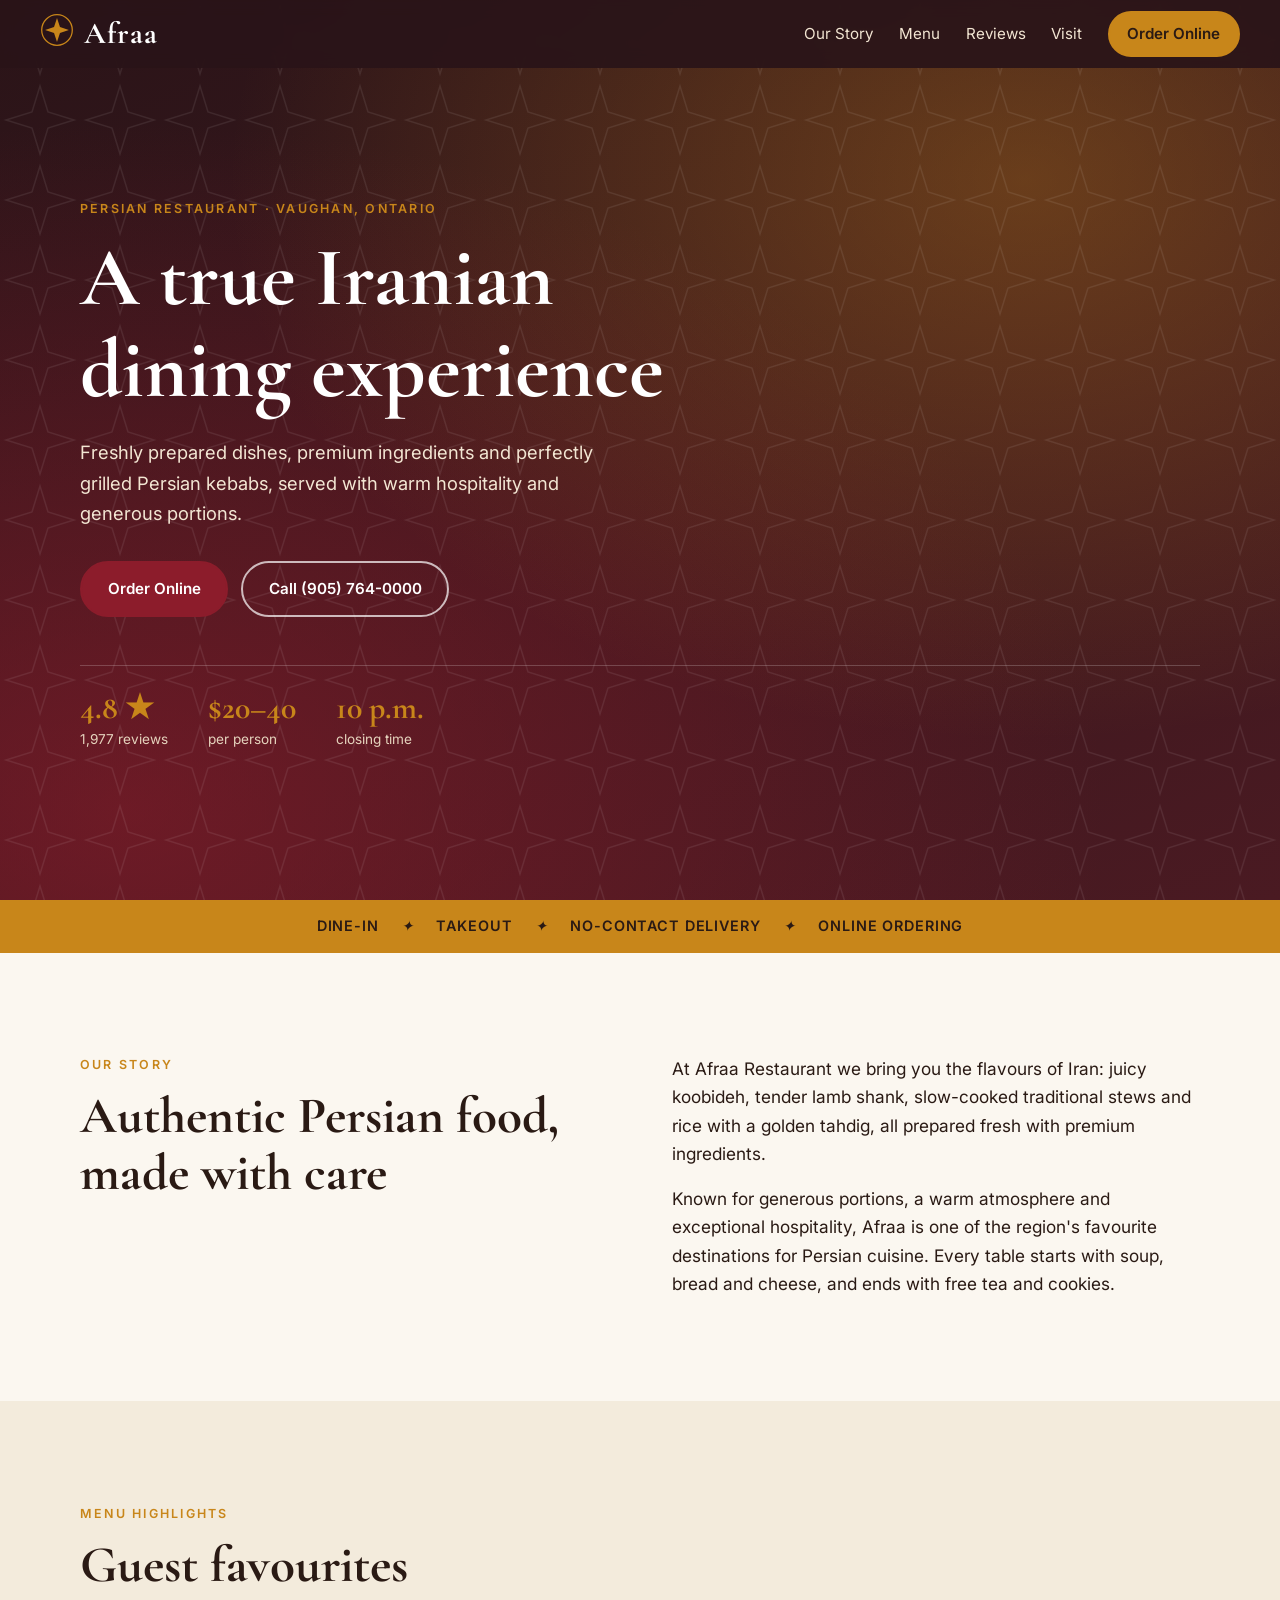
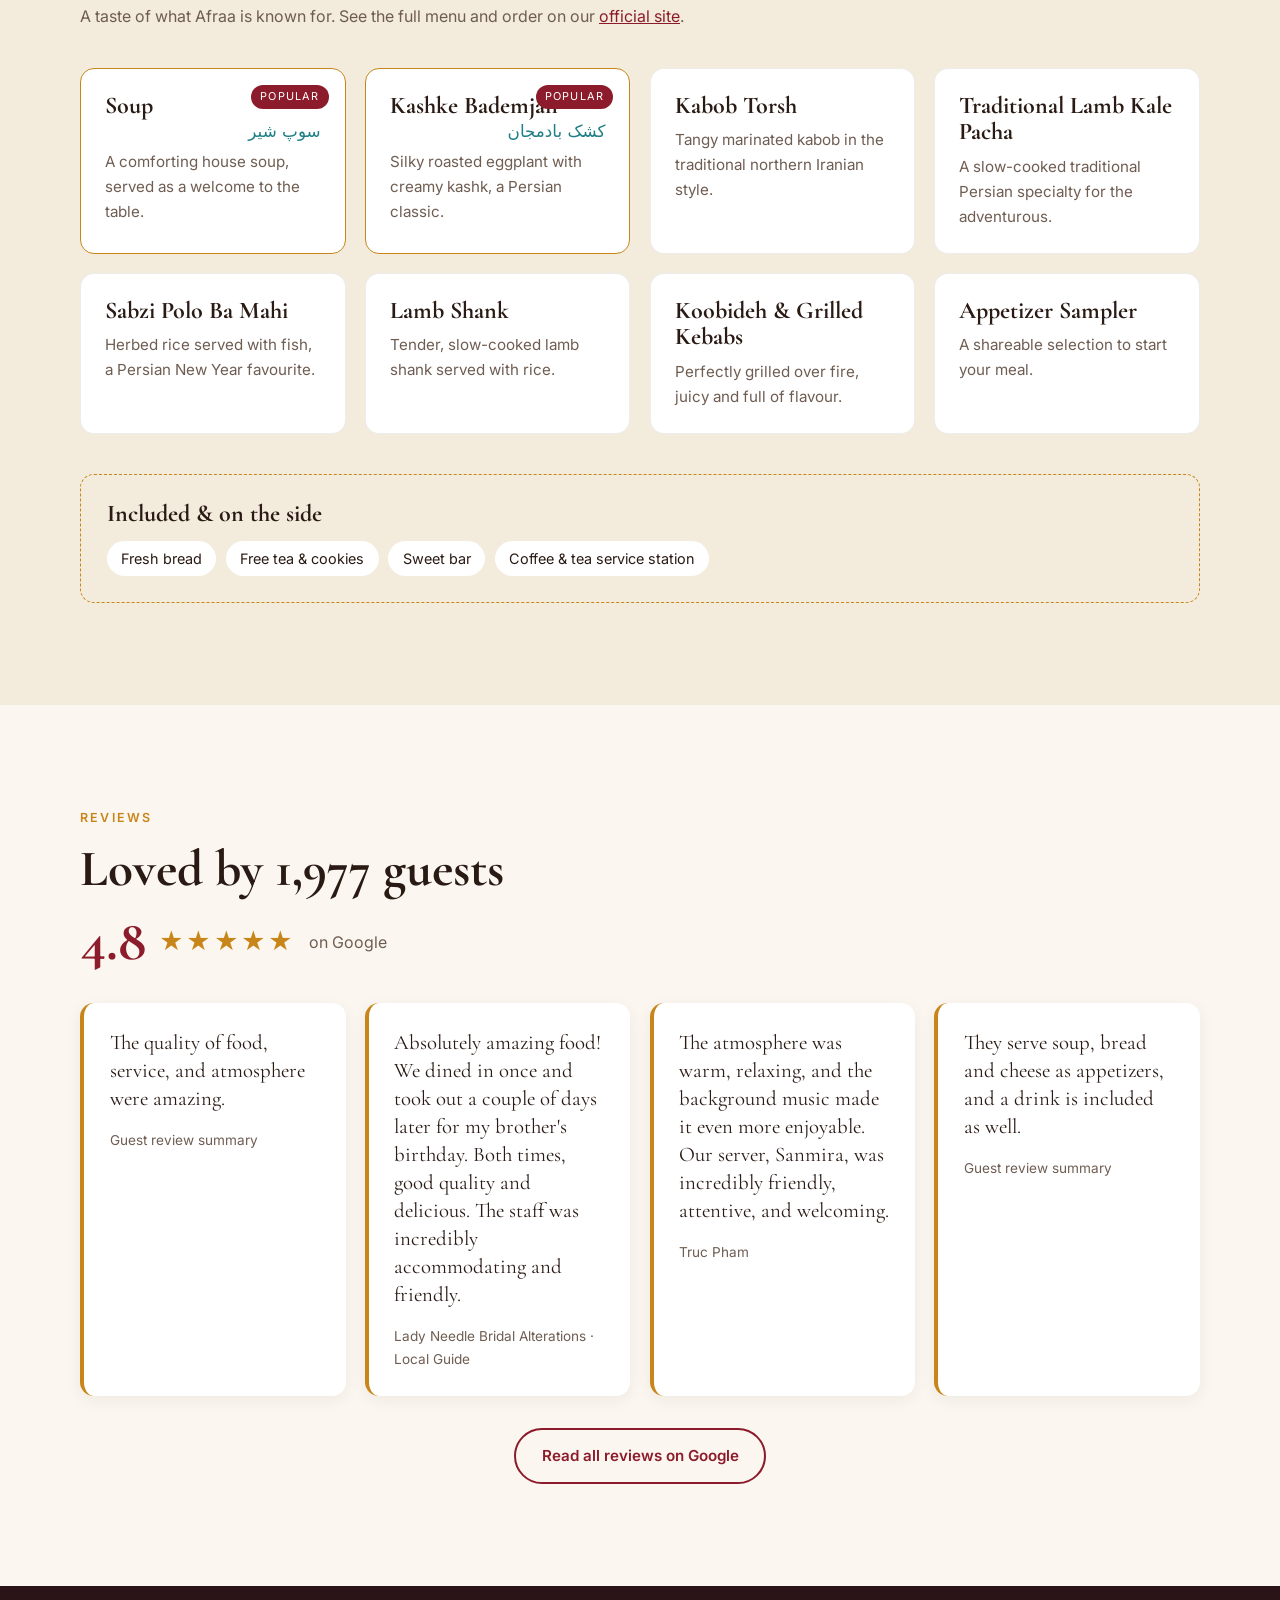
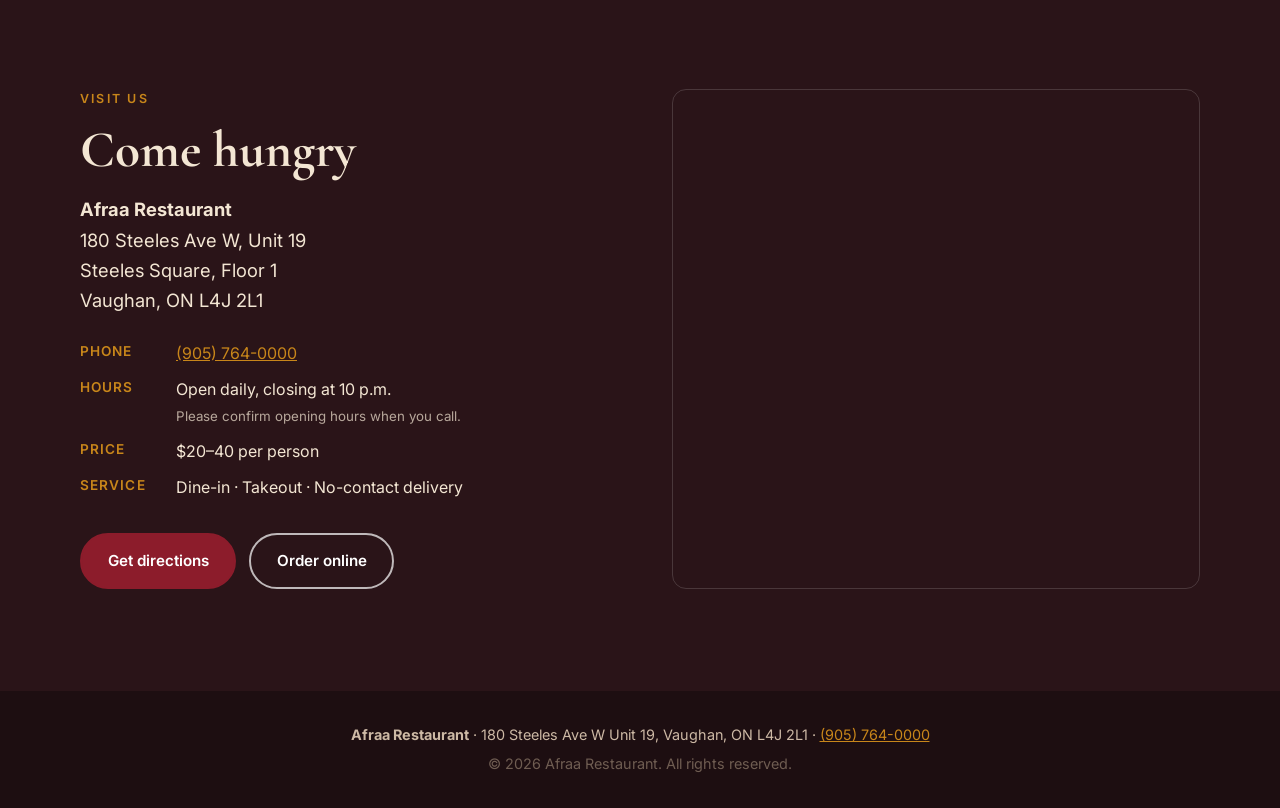
==== index.html @ 8ae0a220 "Add Afraa Restaurant website Co-Authored-By: Claude Sonnet 5.5 <noreply@anthropic.com> Claude-Sessio" ====
<!doctype html>
<html lang="en">
<head>
  <meta charset="utf-8">
  <meta name="viewport" content="width=device-width, initial-scale=1">
  <title>Afraa Restaurant | Authentic Persian Cuisine in Vaughan</title>
  <meta name="description" content="Afraa Restaurant in Vaughan, ON: authentic Persian kebabs, lamb shank and traditional Iranian dishes. Rated 4.8 by 1,977 guests. Dine-in, takeout and delivery.">
  <meta property="og:title" content="Afraa Restaurant | Authentic Persian Cuisine">
  <meta property="og:description" content="Freshly prepared Iranian dishes, perfectly grilled kebabs and generous portions in Vaughan, Ontario.">
  <meta property="og:type" content="restaurant">
  <link rel="preconnect" href="https://fonts.googleapis.com">
  <link rel="preconnect" href="https://fonts.gstatic.com" crossorigin>
  <link href="https://fonts.googleapis.com/css2?family=Cormorant+Garamond:wght@500;600;700&family=Inter:wght@400;500;600&display=swap" rel="stylesheet">
  <link rel="stylesheet" href="styles.css">
  <script type="application/ld+json">
  {
    "@context": "https://schema.org",
    "@type": "Restaurant",
    "name": "Afraa Restaurant",
    "servesCuisine": "Persian",
    "priceRange": "$20–40",
    "telephone": "+1-905-764-0000",
    "url": "https://afraarestaurant.ca",
    "address": {
      "@type": "PostalAddress",
      "streetAddress": "180 Steeles Ave W Unit 19",
      "addressLocality": "Vaughan",
      "addressRegion": "ON",
      "postalCode": "L4J 2L1",
      "addressCountry": "CA"
    },
    "aggregateRating": { "@type": "AggregateRating", "ratingValue": "4.8", "reviewCount": "1977" }
  }
  </script>
</head>
<body>
  <header class="site-header" id="top">
    <a class="brand" href="#top" aria-label="Afraa Restaurant home">
      <span class="brand-mark" aria-hidden="true">
        <svg viewBox="0 0 40 40" width="34" height="34"><circle cx="20" cy="20" r="18" fill="none" stroke="currentColor" stroke-width="1.5"/><path d="M20 6l3.5 10.5L34 20l-10.5 3.5L20 34l-3.5-10.5L6 20l10.5-3.5z" fill="currentColor"/></svg>
      </span>
      <span class="brand-name">Afraa</span>
    </a>
    <button class="nav-toggle" aria-label="Toggle menu" aria-expanded="false" aria-controls="nav">
      <span></span><span></span><span></span>
    </button>
    <nav id="nav" class="nav">
      <a href="#about">Our Story</a>
      <a href="#menu">Menu</a>
      <a href="#reviews">Reviews</a>
      <a href="#visit">Visit</a>
      <a class="btn btn-small" href="https://afraarestaurant.ca" target="_blank" rel="noopener">Order Online</a>
    </nav>
  </header>

  <main>
    <section class="hero">
      <div class="hero-inner">
        <p class="eyebrow">Persian restaurant · Vaughan, Ontario</p>
        <h1>A true Iranian<br>dining experience</h1>
        <p class="lead">Freshly prepared dishes, premium ingredients and perfectly grilled Persian kebabs, served with warm hospitality and generous portions.</p>
        <div class="hero-cta">
          <a class="btn" href="https://afraarestaurant.ca" target="_blank" rel="noopener">Order Online</a>
          <a class="btn btn-ghost" href="tel:+19057640000">Call (905) 764-0000</a>
        </div>
        <ul class="hero-facts">
          <li><strong>4.8 ★</strong><span>1,977 reviews</span></li>
          <li><strong>$20–40</strong><span>per person</span></li>
          <li><strong>10 p.m.</strong><span>closing time</span></li>
        </ul>
      </div>
    </section>

    <section class="strip" aria-label="Ways to enjoy Afraa">
      <span>Dine-in</span><i aria-hidden="true">✦</i><span>Takeout</span><i aria-hidden="true">✦</i><span>No-contact delivery</span><i aria-hidden="true">✦</i><span>Online ordering</span>
    </section>

    <section class="section" id="about">
      <div class="container two-col">
        <div>
          <p class="eyebrow">Our story</p>
          <h2>Authentic Persian food, made with care</h2>
        </div>
        <div class="prose">
          <p>At Afraa Restaurant we bring you the flavours of Iran: juicy koobideh, tender lamb shank, slow-cooked traditional stews and rice with a golden tahdig, all prepared fresh with premium ingredients.</p>
          <p>Known for generous portions, a warm atmosphere and exceptional hospitality, Afraa is one of the region's favourite destinations for Persian cuisine. Every table starts with soup, bread and cheese, and ends with free tea and cookies.</p>
        </div>
      </div>
    </section>

    <section class="section section-alt" id="menu">
      <div class="container">
        <p class="eyebrow">Menu highlights</p>
        <h2>Guest favourites</h2>
        <p class="section-sub">A taste of what Afraa is known for. See the full menu and order on our <a href="https://afraarestaurant.ca" target="_blank" rel="noopener">official site</a>.</p>

        <div class="menu-grid">
          <article class="dish popular">
            <span class="tag">Popular</span>
            <h3>Soup <span class="fa" lang="fa" dir="rtl">سوپ شیر</span></h3>
            <p>A comforting house soup, served as a welcome to the table.</p>
          </article>
          <article class="dish popular">
            <span class="tag">Popular</span>
            <h3>Kashke Bademjan <span class="fa" lang="fa" dir="rtl">کشک بادمجان</span></h3>
            <p>Silky roasted eggplant with creamy kashk, a Persian classic.</p>
          </article>
          <article class="dish">
            <h3>Kabob Torsh</h3>
            <p>Tangy marinated kabob in the traditional northern Iranian style.</p>
          </article>
          <article class="dish">
            <h3>Traditional Lamb Kale Pacha</h3>
            <p>A slow-cooked traditional Persian specialty for the adventurous.</p>
          </article>
          <article class="dish">
            <h3>Sabzi Polo Ba Mahi</h3>
            <p>Herbed rice served with fish, a Persian New Year favourite.</p>
          </article>
          <article class="dish">
            <h3>Lamb Shank</h3>
            <p>Tender, slow-cooked lamb shank served with rice.</p>
          </article>
          <article class="dish">
            <h3>Koobideh &amp; Grilled Kebabs</h3>
            <p>Perfectly grilled over fire, juicy and full of flavour.</p>
          </article>
          <article class="dish">
            <h3>Appetizer Sampler</h3>
            <p>A shareable selection to start your meal.</p>
          </article>
        </div>

        <div class="extras">
          <h3>Included &amp; on the side</h3>
          <ul>
            <li>Fresh bread</li>
            <li>Free tea &amp; cookies</li>
            <li>Sweet bar</li>
            <li>Coffee &amp; tea service station</li>
          </ul>
        </div>
      </div>
    </section>

    <section class="section" id="reviews">
      <div class="container">
        <p class="eyebrow">Reviews</p>
        <h2>Loved by 1,977 guests</h2>
        <div class="rating-row" aria-label="Rated 4.8 out of 5">
          <span class="big-rating">4.8</span>
          <span class="stars" aria-hidden="true">★★★★★</span>
          <span class="muted">on Google</span>
        </div>
        <div class="review-grid">
          <figure class="review">
            <blockquote>The quality of food, service, and atmosphere were amazing.</blockquote>
            <figcaption>Guest review summary</figcaption>
          </figure>
          <figure class="review">
            <blockquote>Absolutely amazing food! We dined in once and took out a couple of days later for my brother's birthday. Both times, good quality and delicious. The staff was incredibly accommodating and friendly.</blockquote>
            <figcaption>Lady Needle Bridal Alterations · Local Guide</figcaption>
          </figure>
          <figure class="review">
            <blockquote>The atmosphere was warm, relaxing, and the background music made it even more enjoyable. Our server, Sanmira, was incredibly friendly, attentive, and welcoming.</blockquote>
            <figcaption>Truc Pham</figcaption>
          </figure>
          <figure class="review">
            <blockquote>They serve soup, bread and cheese as appetizers, and a drink is included as well.</blockquote>
            <figcaption>Guest review summary</figcaption>
          </figure>
        </div>
        <p class="center"><a class="btn btn-ghost" href="https://www.google.com/maps/search/?api=1&query=Afraa+Restaurant+180+Steeles+Ave+W+Unit+19+Vaughan" target="_blank" rel="noopener">Read all reviews on Google</a></p>
      </div>
    </section>

    <section class="section section-dark" id="visit">
      <div class="container two-col">
        <div>
          <p class="eyebrow">Visit us</p>
          <h2>Come hungry</h2>
          <address>
            <strong>Afraa Restaurant</strong><br>
            180 Steeles Ave W, Unit 19<br>
            Steeles Square, Floor 1<br>
            Vaughan, ON L4J 2L1
          </address>
          <dl class="info">
            <dt>Phone</dt><dd><a href="tel:+19057640000">(905) 764-0000</a></dd>
            <dt>Hours</dt><dd>Open daily, closing at 10 p.m.<br><small>Please confirm opening hours when you call.</small></dd>
            <dt>Price</dt><dd>$20–40 per person</dd>
            <dt>Service</dt><dd>Dine-in · Takeout · No-contact delivery</dd>
          </dl>
          <div class="hero-cta">
            <a class="btn" href="https://www.google.com/maps/dir/?api=1&destination=Afraa+Restaurant+180+Steeles+Ave+W+Unit+19+Vaughan+ON" target="_blank" rel="noopener">Get directions</a>
            <a class="btn btn-ghost-light" href="https://afraarestaurant.ca" target="_blank" rel="noopener">Order online</a>
          </div>
        </div>
        <div class="map">
          <iframe title="Map to Afraa Restaurant" loading="lazy" referrerpolicy="no-referrer-when-downgrade"
            src="https://www.google.com/maps?q=Afraa+Restaurant+180+Steeles+Ave+W+Unit+19+Vaughan+ON&output=embed"></iframe>
        </div>
      </div>
    </section>
  </main>

  <footer class="site-footer">
    <p><strong>Afraa Restaurant</strong> · 180 Steeles Ave W Unit 19, Vaughan, ON L4J 2L1 · <a href="tel:+19057640000">(905) 764-0000</a></p>
    <p class="muted">© <span id="year">2026</span> Afraa Restaurant. All rights reserved.</p>
  </footer>

  <script src="script.js"></script>
</body>
</html>
---- styles.css ----
:root {
  --bg: #fbf7f0;
  --bg-alt: #f3ebdc;
  --ink: #2a1a14;
  --muted: #6f5d52;
  --saffron: #c8861a;
  --pomegranate: #8c1c2b;
  --pomegranate-dark: #6e1421;
  --turquoise: #1e7f86;
  --dark: #2a1418;
  --radius: 14px;
  --serif: "Cormorant Garamond", Georgia, serif;
  --sans: "Inter", system-ui, -apple-system, "Segoe UI", sans-serif;
}

* { box-sizing: border-box; margin: 0; padding: 0; }
html { scroll-behavior: smooth; scroll-padding-top: 76px; }
body { font-family: var(--sans); color: var(--ink); background: var(--bg); line-height: 1.65; -webkit-font-smoothing: antialiased; }
a { color: var(--pomegranate); }
img, iframe { max-width: 100%; display: block; }

h1, h2, h3 { font-family: var(--serif); line-height: 1.1; font-weight: 700; }
h1 { font-size: clamp(2.8rem, 8vw, 5.2rem); }
h2 { font-size: clamp(2rem, 5vw, 3.2rem); margin-bottom: 0.6rem; }
h3 { font-size: 1.5rem; }

.container { width: min(1120px, 100% - 2rem); margin-inline: auto; }
.center { text-align: center; margin-top: 2rem; }
.muted { color: var(--muted); }
.eyebrow { text-transform: uppercase; letter-spacing: 0.18em; font-size: 0.78rem; font-weight: 600; color: var(--saffron); margin-bottom: 0.8rem; }

/* Header */
.site-header {
  position: fixed; inset: 0 0 auto 0; z-index: 50; height: 68px;
  display: flex; align-items: center; justify-content: space-between;
  padding: 0 clamp(1rem, 4vw, 2.5rem);
  background: rgba(42, 20, 24, 0.92); backdrop-filter: blur(8px); color: #fff;
}
.brand { display: flex; align-items: center; gap: 0.6rem; color: var(--saffron); text-decoration: none; }
.brand-name { font-family: var(--serif); font-size: 1.9rem; font-weight: 700; color: #fff; letter-spacing: 0.04em; }
.nav { display: flex; align-items: center; gap: 1.6rem; }
.nav a:not(.btn) { color: #f3e6d3; text-decoration: none; font-size: 0.95rem; }
.nav a:not(.btn):hover { color: var(--saffron); }
.nav-toggle { display: none; background: none; border: 0; cursor: pointer; padding: 8px; }
.nav-toggle span { display: block; width: 24px; height: 2px; background: #fff; margin: 5px 0; transition: transform .2s, opacity .2s; }

/* Buttons */
.btn {
  display: inline-block; padding: 0.85rem 1.6rem; border-radius: 999px; border: 2px solid var(--pomegranate);
  background: var(--pomegranate); color: #fff; font-weight: 600; text-decoration: none; font-size: 0.95rem;
  transition: background .2s, transform .2s;
}
.btn:hover { background: var(--pomegranate-dark); border-color: var(--pomegranate-dark); transform: translateY(-1px); }
.btn-small { padding: 0.5rem 1.1rem; background: var(--saffron); border-color: var(--saffron); color: #2a1a14; }
.btn-small:hover { background: #dd9a2c; border-color: #dd9a2c; }
.btn-ghost { background: transparent; color: var(--pomegranate); }
.btn-ghost:hover { background: var(--pomegranate); color: #fff; }
.hero .btn-ghost, .btn-ghost-light { background: transparent; color: #fff; border-color: rgba(255,255,255,.7); }
.hero .btn-ghost:hover, .btn-ghost-light:hover { background: #fff; color: var(--dark); border-color: #fff; }

/* Hero */
.hero {
  min-height: 100svh; display: flex; align-items: center; color: #fff; padding: 110px 0 60px;
  background:
    radial-gradient(ellipse at 80% 20%, rgba(200,134,26,.35), transparent 55%),
    radial-gradient(ellipse at 10% 90%, rgba(140,28,43,.6), transparent 60%),
    linear-gradient(160deg, #2a1418, #4a1a22);
  position: relative; overflow: hidden;
}
.hero::before {
  content: ""; position: absolute; inset: 0; opacity: .08;
  background-image: url("data:image/svg+xml,%3Csvg xmlns='http://www.w3.org/2000/svg' width='80' height='80' viewBox='0 0 80 80'%3E%3Cpath d='M40 6l8 26 26 8-26 8-8 26-8-26-26-8 26-8z' fill='none' stroke='%23fff' stroke-width='1.5'/%3E%3C/svg%3E");
}
.hero-inner { position: relative; width: min(1120px, 100% - 2rem); margin-inline: auto; }
.hero .lead { max-width: 560px; margin: 1.4rem 0 2rem; font-size: 1.15rem; color: #f3e6d3; }
.hero-cta { display: flex; flex-wrap: wrap; gap: 0.8rem; }
.hero-facts { list-style: none; display: flex; flex-wrap: wrap; gap: 2.5rem; margin-top: 3rem; padding-top: 1.5rem; border-top: 1px solid rgba(255,255,255,.2); }
.hero-facts strong { display: block; font-family: var(--serif); font-size: 2rem; color: var(--saffron); line-height: 1.1; }
.hero-facts span { font-size: .85rem; color: #e5d3bd; }

.strip { background: var(--saffron); color: #2a1a14; padding: .9rem 1rem; display: flex; flex-wrap: wrap; justify-content: center; gap: .6rem 1.4rem; font-weight: 600; font-size: .9rem; letter-spacing: .06em; text-transform: uppercase; }

/* Sections */
.section { padding: clamp(3.5rem, 8vw, 6.5rem) 0; }
.section-alt { background: var(--bg-alt); }
.section-sub { color: var(--muted); max-width: 620px; margin-bottom: 2.4rem; }
.two-col { display: grid; grid-template-columns: 1fr 1fr; gap: clamp(2rem, 5vw, 4rem); align-items: start; }
.prose p + p { margin-top: 1rem; }
.prose { font-size: 1.08rem; }

/* Menu */
.menu-grid { display: grid; grid-template-columns: repeat(auto-fill, minmax(250px, 1fr)); gap: 1.2rem; }
.dish { background: #fff; border-radius: var(--radius); padding: 1.5rem; border: 1px solid rgba(42,26,20,.08); position: relative; transition: transform .2s, box-shadow .2s; }
.dish:hover { transform: translateY(-3px); box-shadow: 0 12px 28px rgba(42,26,20,.1); }
.dish h3 { margin-bottom: .5rem; }
.dish p { color: var(--muted); font-size: .95rem; }
.dish .fa { display: block; font-family: system-ui, "Noto Naskh Arabic", serif; font-size: 1.05rem; color: var(--turquoise); margin-top: .2rem; font-weight: 500; }
.tag { position: absolute; top: 1rem; right: 1rem; background: var(--pomegranate); color: #fff; font-size: .68rem; text-transform: uppercase; letter-spacing: .1em; padding: .2rem .6rem; border-radius: 999px; }
.dish.popular { border-color: var(--saffron); }
.extras { margin-top: 2.5rem; padding: 1.6rem; border: 1.5px dashed var(--saffron); border-radius: var(--radius); }
.extras ul { list-style: none; display: flex; flex-wrap: wrap; gap: .6rem; margin-top: .9rem; }
.extras li { background: #fff; padding: .35rem .9rem; border-radius: 999px; font-size: .9rem; }

/* Reviews */
.rating-row { display: flex; align-items: center; gap: .8rem; margin: 1rem 0 2rem; }
.big-rating { font-family: var(--serif); font-size: 3.6rem; font-weight: 700; color: var(--pomegranate); line-height: 1; }
.stars { color: var(--saffron); font-size: 1.5rem; letter-spacing: .1em; }
.review-grid { display: grid; grid-template-columns: repeat(auto-fit, minmax(260px, 1fr)); gap: 1.2rem; }
.review { background: #fff; border-radius: var(--radius); padding: 1.6rem; border-left: 4px solid var(--saffron); box-shadow: 0 4px 16px rgba(42,26,20,.06); }
.review blockquote { font-family: var(--serif); font-size: 1.3rem; line-height: 1.35; }
.review figcaption { margin-top: 1rem; font-size: .85rem; color: var(--muted); }

/* Visit */
.section-dark { background: var(--dark); color: #f3e6d3; }
.section-dark a { color: var(--saffron); }
.section-dark .btn { color: #fff; }
.section-dark .btn-ghost-light { color: #fff; }
address { font-style: normal; font-size: 1.15rem; margin: 1rem 0 1.5rem; }
.info { display: grid; grid-template-columns: 80px 1fr; gap: .6rem 1rem; margin-bottom: 2rem; }
.info dt { color: var(--saffron); font-weight: 600; font-size: .85rem; text-transform: uppercase; letter-spacing: .08em; }
.info small { opacity: .7; }
.map { border-radius: var(--radius); overflow: hidden; min-height: 380px; height: 100%; border: 1px solid rgba(255,255,255,.15); }
.map iframe { width: 100%; height: 100%; min-height: 380px; border: 0; }

.site-footer { background: #1d0e11; color: #cdb9a5; text-align: center; padding: 2rem 1rem; font-size: .9rem; }
.site-footer a { color: var(--saffron); }
.site-footer p + p { margin-top: .3rem; }

/* Mobile */
@media (max-width: 800px) {
  .nav-toggle { display: block; }
  .nav {
    position: absolute; top: 68px; left: 0; right: 0; flex-direction: column; align-items: stretch; gap: 0;
    background: rgba(42,20,24,.98); padding: .5rem 1.5rem 1.5rem; display: none;
  }
  .nav.open { display: flex; }
  .nav a:not(.btn) { padding: .9rem 0; border-bottom: 1px solid rgba(255,255,255,.1); }
  .nav .btn { margin-top: 1rem; text-align: center; }
  .two-col { grid-template-columns: 1fr; }
  .hero-facts { gap: 1.5rem; }
}

@media (prefers-reduced-motion: reduce) {
  html { scroll-behavior: auto; }
  * { transition: none !important; }
}
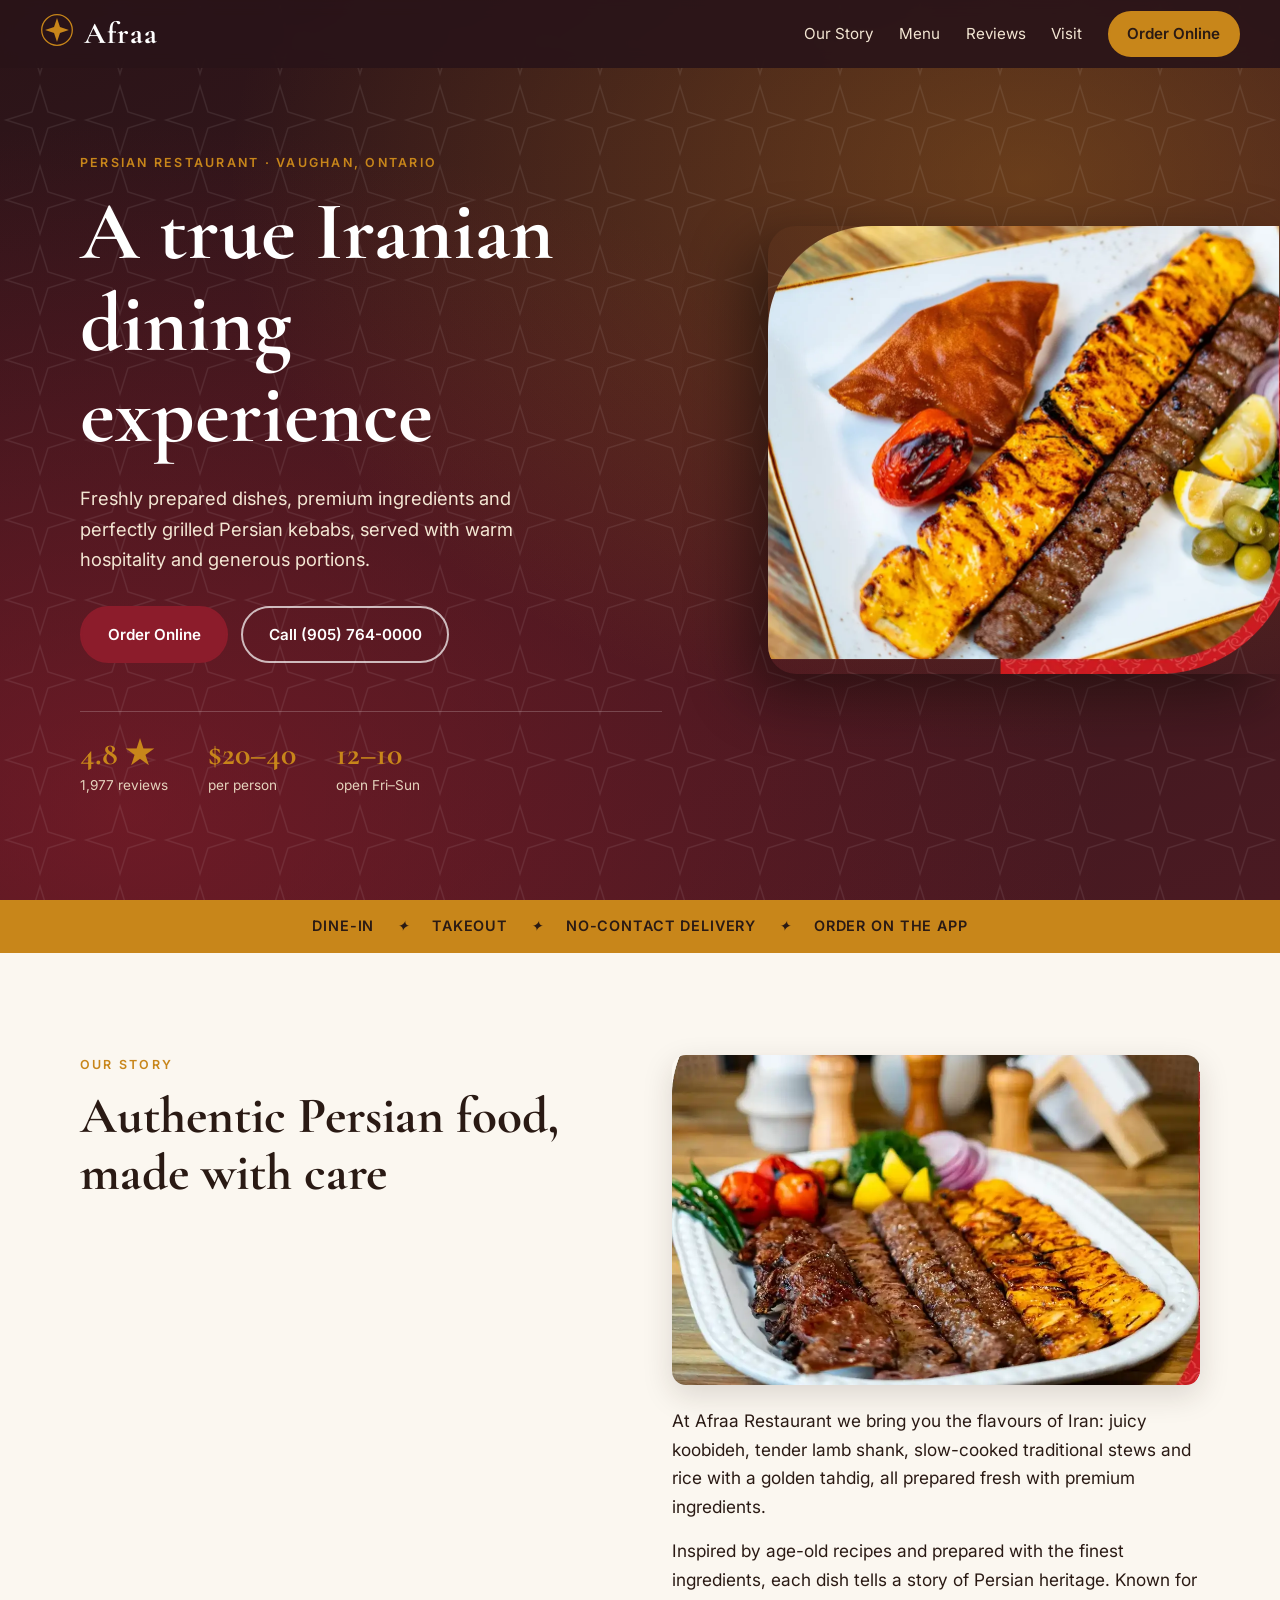
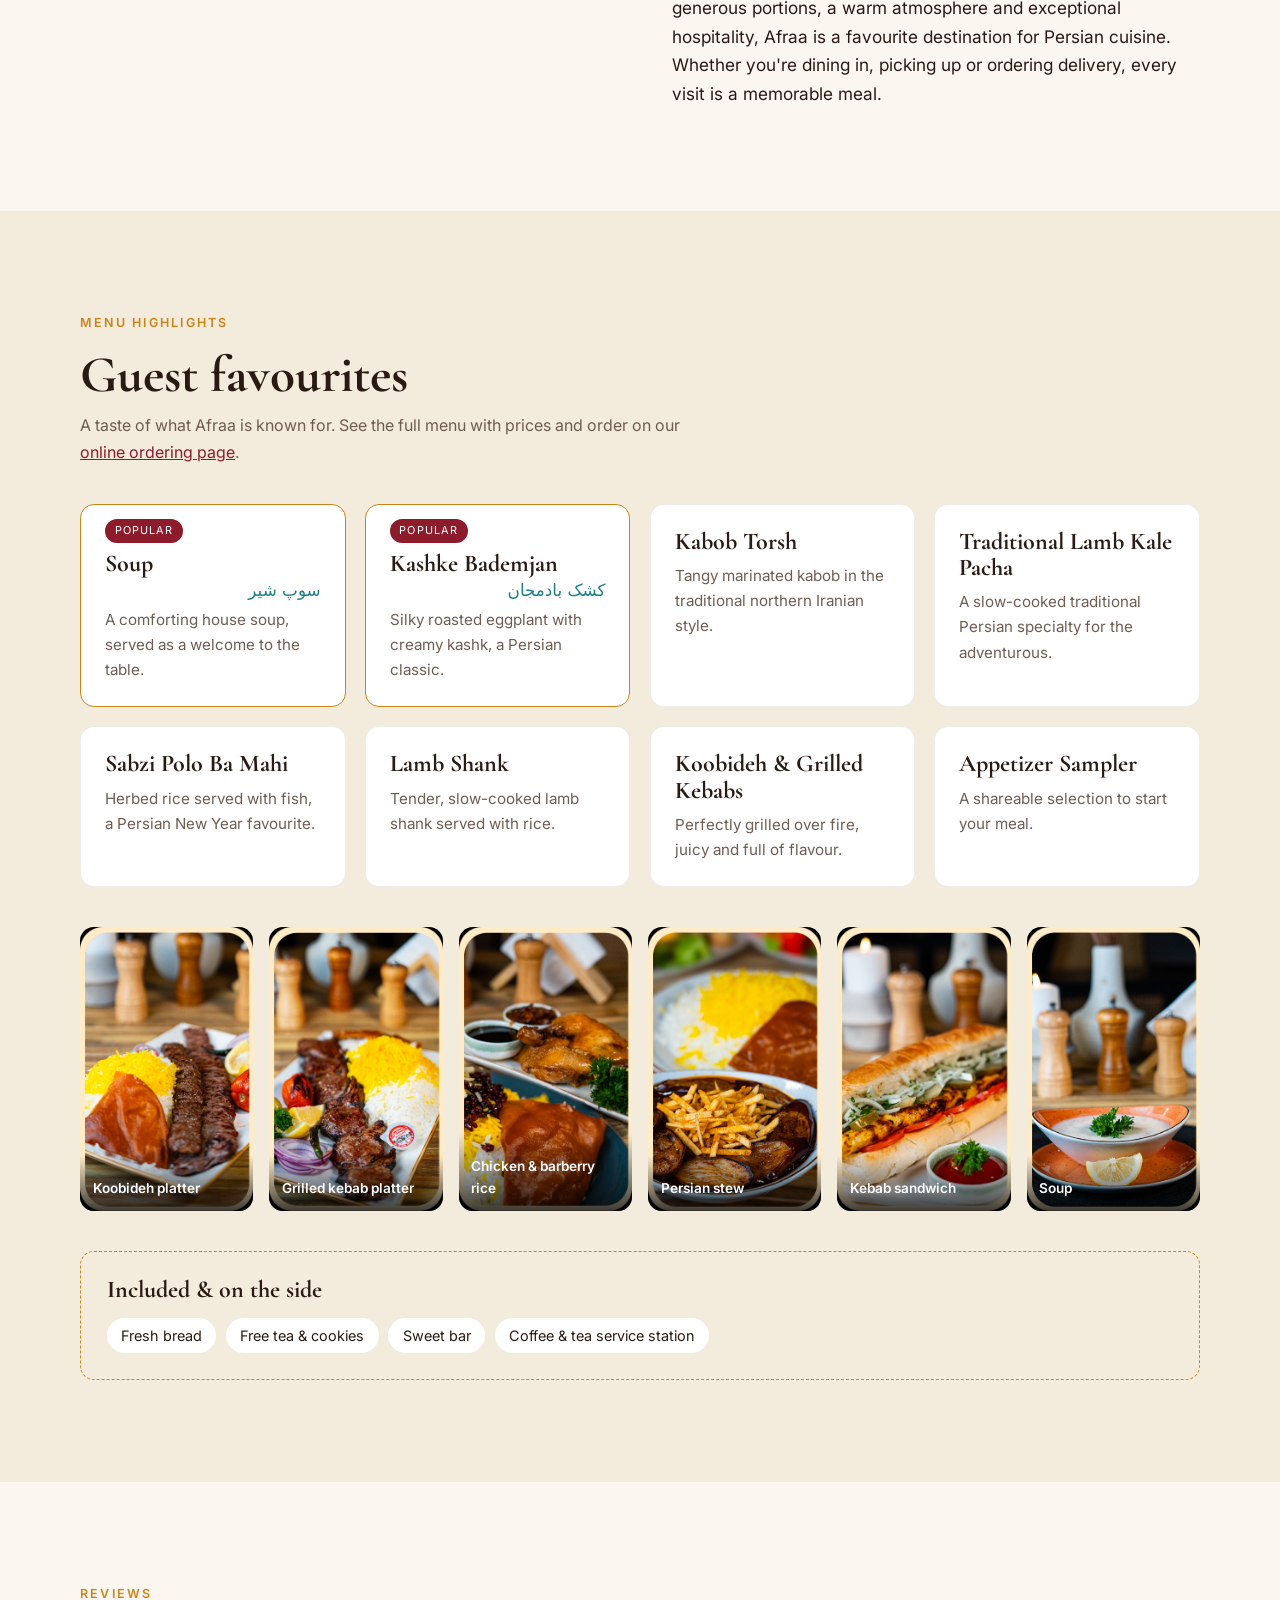
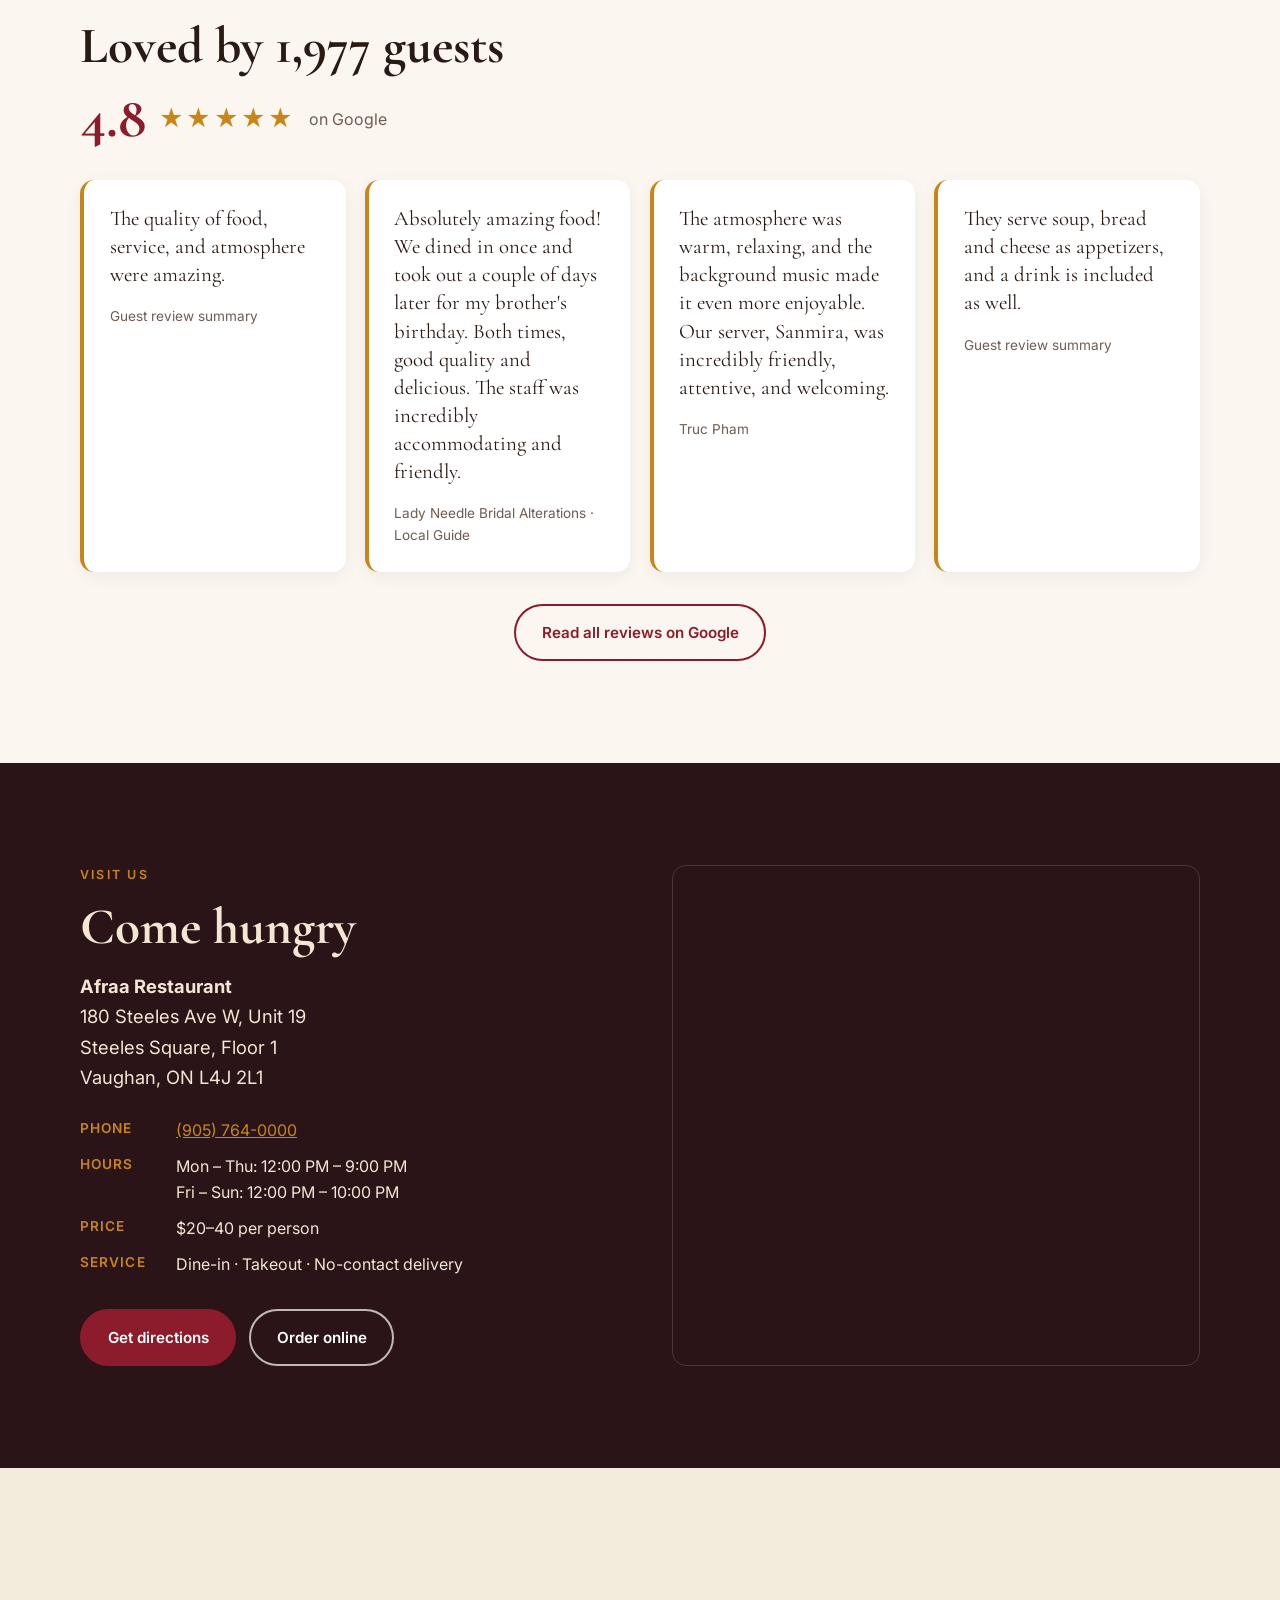
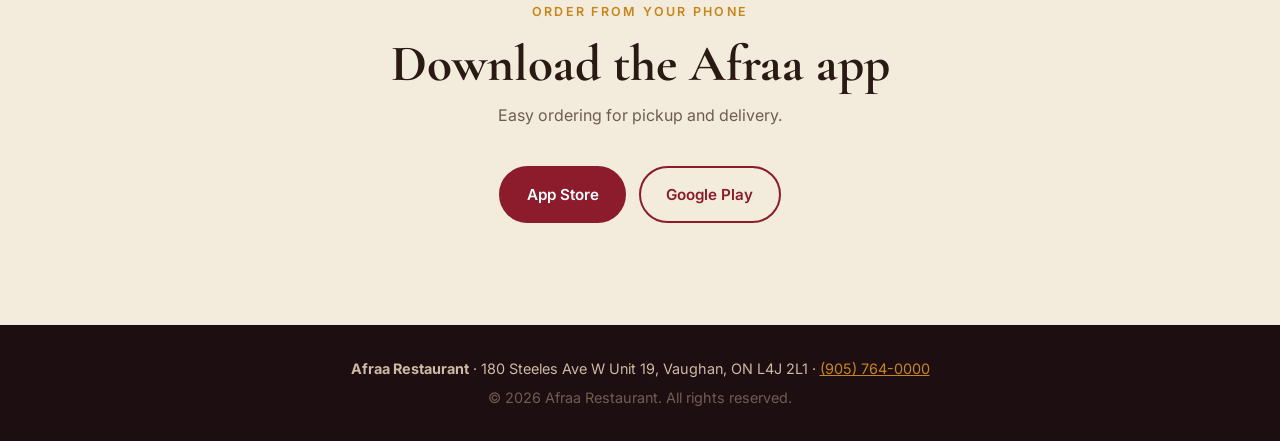
==== commit 8123ebf3: "Use real details from afraarestaurant.ca: hours, photos, ordering and app links Co-Authored-By: Clau" ====
--- a/index.html
+++ b/index.html
@@ -19,6 +19,11 @@
     "name": "Afraa Restaurant",
     "servesCuisine": "Persian",
     "priceRange": "$20–40",
+    "image": "https://afraarestaurant.ca/wp-content/uploads/2026/04/Afraa_OG-Image_500x500-1-copy.webp",
+    "openingHoursSpecification": [
+      {"@type":"OpeningHoursSpecification","dayOfWeek":["Monday","Tuesday","Wednesday","Thursday"],"opens":"12:00","closes":"21:00"},
+      {"@type":"OpeningHoursSpecification","dayOfWeek":["Friday","Saturday","Sunday"],"opens":"12:00","closes":"22:00"}
+    ],
     "telephone": "+1-905-764-0000",
     "url": "https://afraarestaurant.ca",
     "address": {
@@ -49,7 +54,7 @@
       <a href="#menu">Menu</a>
       <a href="#reviews">Reviews</a>
       <a href="#visit">Visit</a>
-      <a class="btn btn-small" href="https://afraarestaurant.ca" target="_blank" rel="noopener">Order Online</a>
+      <a class="btn btn-small" href="https://onlineordering.mealsy.ca/en/#/Afraa/online/menus" target="_blank" rel="noopener">Order Online</a>
     </nav>
   </header>
 
@@ -60,19 +65,20 @@
         <h1>A true Iranian<br>dining experience</h1>
         <p class="lead">Freshly prepared dishes, premium ingredients and perfectly grilled Persian kebabs, served with warm hospitality and generous portions.</p>
         <div class="hero-cta">
-          <a class="btn" href="https://afraarestaurant.ca" target="_blank" rel="noopener">Order Online</a>
+          <a class="btn" href="https://onlineordering.mealsy.ca/en/#/Afraa/online/menus" target="_blank" rel="noopener">Order Online</a>
           <a class="btn btn-ghost" href="tel:+19057640000">Call (905) 764-0000</a>
         </div>
         <ul class="hero-facts">
           <li><strong>4.8 ★</strong><span>1,977 reviews</span></li>
           <li><strong>$20–40</strong><span>per person</span></li>
-          <li><strong>10 p.m.</strong><span>closing time</span></li>
+          <li><strong>12–10</strong><span>open Fri–Sun</span></li>
         </ul>
       </div>
+      <img class="hero-photo" src="images/home-3.webp" alt="Grilled Persian kebabs with saffron tomato and lemon" width="1025" height="897">
     </section>
 
     <section class="strip" aria-label="Ways to enjoy Afraa">
-      <span>Dine-in</span><i aria-hidden="true">✦</i><span>Takeout</span><i aria-hidden="true">✦</i><span>No-contact delivery</span><i aria-hidden="true">✦</i><span>Online ordering</span>
+      <span>Dine-in</span><i aria-hidden="true">✦</i><span>Takeout</span><i aria-hidden="true">✦</i><span>No-contact delivery</span><i aria-hidden="true">✦</i><span>Order on the app</span>
     </section>
 
     <section class="section" id="about">
@@ -82,8 +88,9 @@
           <h2>Authentic Persian food, made with care</h2>
         </div>
         <div class="prose">
+          <img class="about-photo" src="images/home-1.webp" alt="Mixed kebab platter at Afraa" loading="lazy" width="1025" height="897">
           <p>At Afraa Restaurant we bring you the flavours of Iran: juicy koobideh, tender lamb shank, slow-cooked traditional stews and rice with a golden tahdig, all prepared fresh with premium ingredients.</p>
-          <p>Known for generous portions, a warm atmosphere and exceptional hospitality, Afraa is one of the region's favourite destinations for Persian cuisine. Every table starts with soup, bread and cheese, and ends with free tea and cookies.</p>
+          <p>Inspired by age-old recipes and prepared with the finest ingredients, each dish tells a story of Persian heritage. Known for generous portions, a warm atmosphere and exceptional hospitality, Afraa is a favourite destination for Persian cuisine. Whether you're dining in, picking up or ordering delivery, every visit is a memorable meal.</p>
         </div>
       </div>
     </section>
@@ -92,7 +99,7 @@
       <div class="container">
         <p class="eyebrow">Menu highlights</p>
         <h2>Guest favourites</h2>
-        <p class="section-sub">A taste of what Afraa is known for. See the full menu and order on our <a href="https://afraarestaurant.ca" target="_blank" rel="noopener">official site</a>.</p>
+        <p class="section-sub">A taste of what Afraa is known for. See the full menu with prices and order on our <a href="https://onlineordering.mealsy.ca/en/#/Afraa/online/menus" target="_blank" rel="noopener">online ordering page</a>.</p>
 
         <div class="menu-grid">
           <article class="dish popular">
@@ -129,6 +136,15 @@
             <h3>Appetizer Sampler</h3>
             <p>A shareable selection to start your meal.</p>
           </article>
+        </div>
+
+        <div class="gallery">
+          <figure><img src="images/menu-5.webp" alt="Koobideh kebab platter with saffron rice" loading="lazy" width="405" height="662"><figcaption>Koobideh platter</figcaption></figure>
+          <figure><img src="images/menu-2.webp" alt="Grilled kebab platter with rice and tomato" loading="lazy" width="405" height="662"><figcaption>Grilled kebab platter</figcaption></figure>
+          <figure><img src="images/menu-3.webp" alt="Chicken with saffron and barberry rice" loading="lazy" width="405" height="662"><figcaption>Chicken &amp; barberry rice</figcaption></figure>
+          <figure><img src="images/menu-4.webp" alt="Persian eggplant stew with saffron rice" loading="lazy" width="405" height="662"><figcaption>Persian stew</figcaption></figure>
+          <figure><img src="images/menu-1.webp" alt="Grilled chicken kebab sandwich" loading="lazy" width="405" height="662"><figcaption>Kebab sandwich</figcaption></figure>
+          <figure><img src="images/menu-6.webp" alt="Bowl of soup with lemon" loading="lazy" width="405" height="662"><figcaption>Soup</figcaption></figure>
         </div>
 
         <div class="extras">
@@ -187,18 +203,30 @@
           </address>
           <dl class="info">
             <dt>Phone</dt><dd><a href="tel:+19057640000">(905) 764-0000</a></dd>
-            <dt>Hours</dt><dd>Open daily, closing at 10 p.m.<br><small>Please confirm opening hours when you call.</small></dd>
+            <dt>Hours</dt><dd>Mon – Thu: 12:00 PM – 9:00 PM<br>Fri – Sun: 12:00 PM – 10:00 PM</dd>
             <dt>Price</dt><dd>$20–40 per person</dd>
             <dt>Service</dt><dd>Dine-in · Takeout · No-contact delivery</dd>
           </dl>
           <div class="hero-cta">
             <a class="btn" href="https://www.google.com/maps/dir/?api=1&destination=Afraa+Restaurant+180+Steeles+Ave+W+Unit+19+Vaughan+ON" target="_blank" rel="noopener">Get directions</a>
-            <a class="btn btn-ghost-light" href="https://afraarestaurant.ca" target="_blank" rel="noopener">Order online</a>
+            <a class="btn btn-ghost-light" href="https://onlineordering.mealsy.ca/en/#/Afraa/online/menus" target="_blank" rel="noopener">Order online</a>
           </div>
         </div>
         <div class="map">
           <iframe title="Map to Afraa Restaurant" loading="lazy" referrerpolicy="no-referrer-when-downgrade"
             src="https://www.google.com/maps?q=Afraa+Restaurant+180+Steeles+Ave+W+Unit+19+Vaughan+ON&output=embed"></iframe>
+        </div>
+      </div>
+    </section>
+
+    <section class="section app">
+      <div class="container center">
+        <p class="eyebrow">Order from your phone</p>
+        <h2>Download the Afraa app</h2>
+        <p class="section-sub" style="margin-inline:auto">Easy ordering for pickup and delivery.</p>
+        <div class="hero-cta" style="justify-content:center">
+          <a class="btn" href="https://apps.apple.com/ca/app/afraa/id6741532998" target="_blank" rel="noopener">App Store</a>
+          <a class="btn btn-ghost" href="https://play.google.com/store/apps/details?id=ca.mealsy.onlineordering.android.afraa" target="_blank" rel="noopener">Google Play</a>
         </div>
       </div>
     </section>
--- a/styles.css
+++ b/styles.css
@@ -71,7 +71,8 @@
   content: ""; position: absolute; inset: 0; opacity: .08;
   background-image: url("data:image/svg+xml,%3Csvg xmlns='http://www.w3.org/2000/svg' width='80' height='80' viewBox='0 0 80 80'%3E%3Cpath d='M40 6l8 26 26 8-26 8-8 26-8-26-26-8 26-8z' fill='none' stroke='%23fff' stroke-width='1.5'/%3E%3C/svg%3E");
 }
-.hero-inner { position: relative; width: min(1120px, 100% - 2rem); margin-inline: auto; }
+.hero { gap: 2rem; }
+.hero-inner { position: relative; z-index: 1; width: min(1120px, 100% - 2rem); margin-inline: auto; }
 .hero .lead { max-width: 560px; margin: 1.4rem 0 2rem; font-size: 1.15rem; color: #f3e6d3; }
 .hero-cta { display: flex; flex-wrap: wrap; gap: 0.8rem; }
 .hero-facts { list-style: none; display: flex; flex-wrap: wrap; gap: 2.5rem; margin-top: 3rem; padding-top: 1.5rem; border-top: 1px solid rgba(255,255,255,.2); }
@@ -144,3 +145,26 @@
   html { scroll-behavior: auto; }
   * { transition: none !important; }
 }
+
+/* Photos */
+.hero-photo { position: absolute; right: 0; top: 50%; transform: translateY(-50%); width: min(46vw, 640px); height: auto; border-radius: 28px 0 0 28px; box-shadow: -20px 20px 60px rgba(0,0,0,.45); }
+.hero .lead { max-width: 480px; }
+.about-photo { width: 100%; height: auto; border-radius: var(--radius); margin-bottom: 1.4rem; box-shadow: 0 10px 30px rgba(42,26,20,.15); }
+.gallery { display: grid; grid-template-columns: repeat(auto-fill, minmax(170px, 1fr)); gap: 1rem; margin-top: 2.5rem; }
+.gallery figure { position: relative; border-radius: var(--radius); overflow: hidden; background: #000; }
+.gallery img { width: 100%; height: 100%; aspect-ratio: 405/662; object-fit: cover; transition: transform .4s; }
+.gallery figure:hover img { transform: scale(1.04); }
+.gallery figcaption { position: absolute; inset: auto 0 0 0; padding: 1.4rem .8rem .7rem; color: #fff; font-size: .85rem; font-weight: 600; background: linear-gradient(transparent, rgba(0,0,0,.75)); }
+.app { background: var(--bg-alt); }
+@media (max-width: 900px) {
+  .hero-photo { position: relative; transform: none; width: 100%; max-width: 520px; margin: 2rem auto 0; border-radius: var(--radius); }
+  .hero { flex-direction: column; justify-content: center; }
+}
+
+/* Layout fixes */
+.hero-photo { width: min(40vw, 540px); }
+.hero-inner { padding-right: min(42vw, 560px); }
+.dish.popular h3 { padding-top: 1.4rem; }
+.tag { top: .9rem; left: 1.5rem; right: auto; }
+.about-photo { aspect-ratio: 16/10; object-fit: cover; }
+@media (max-width: 900px) { .hero-inner { padding-right: 0; } }
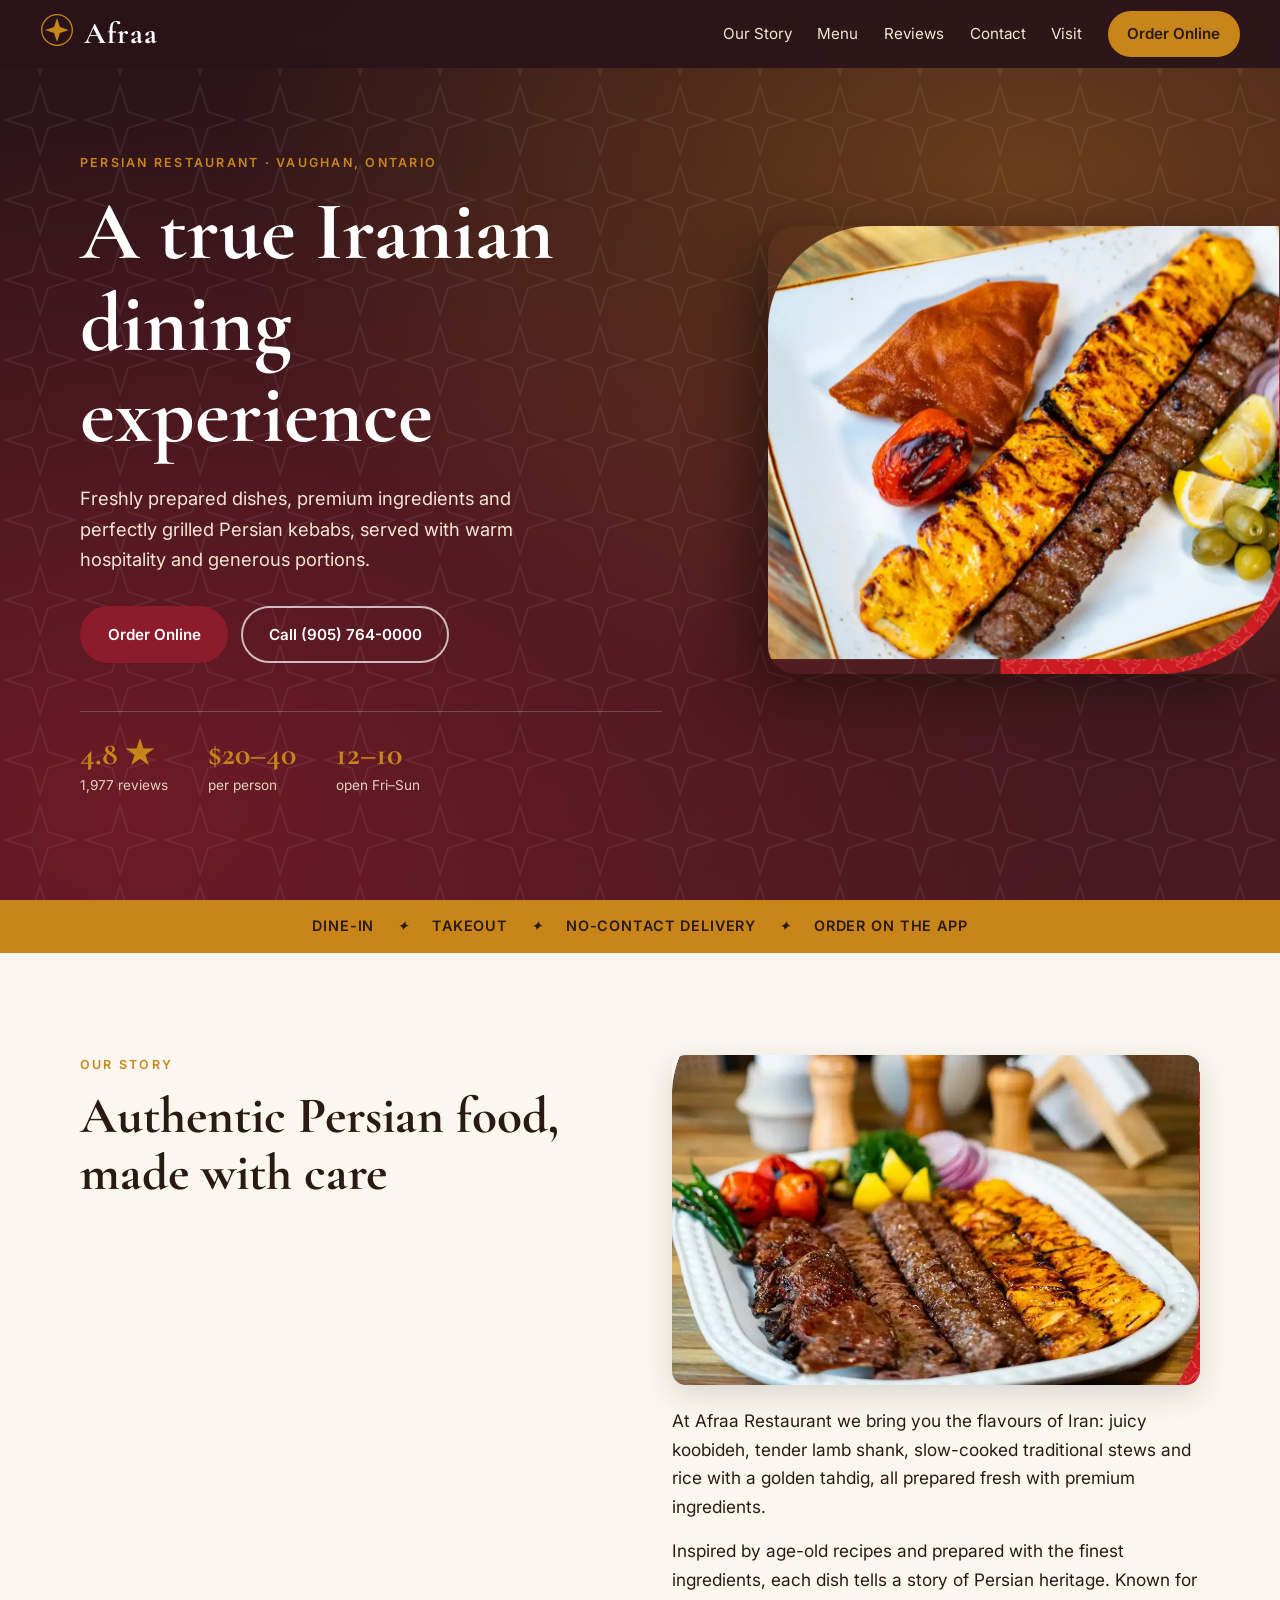
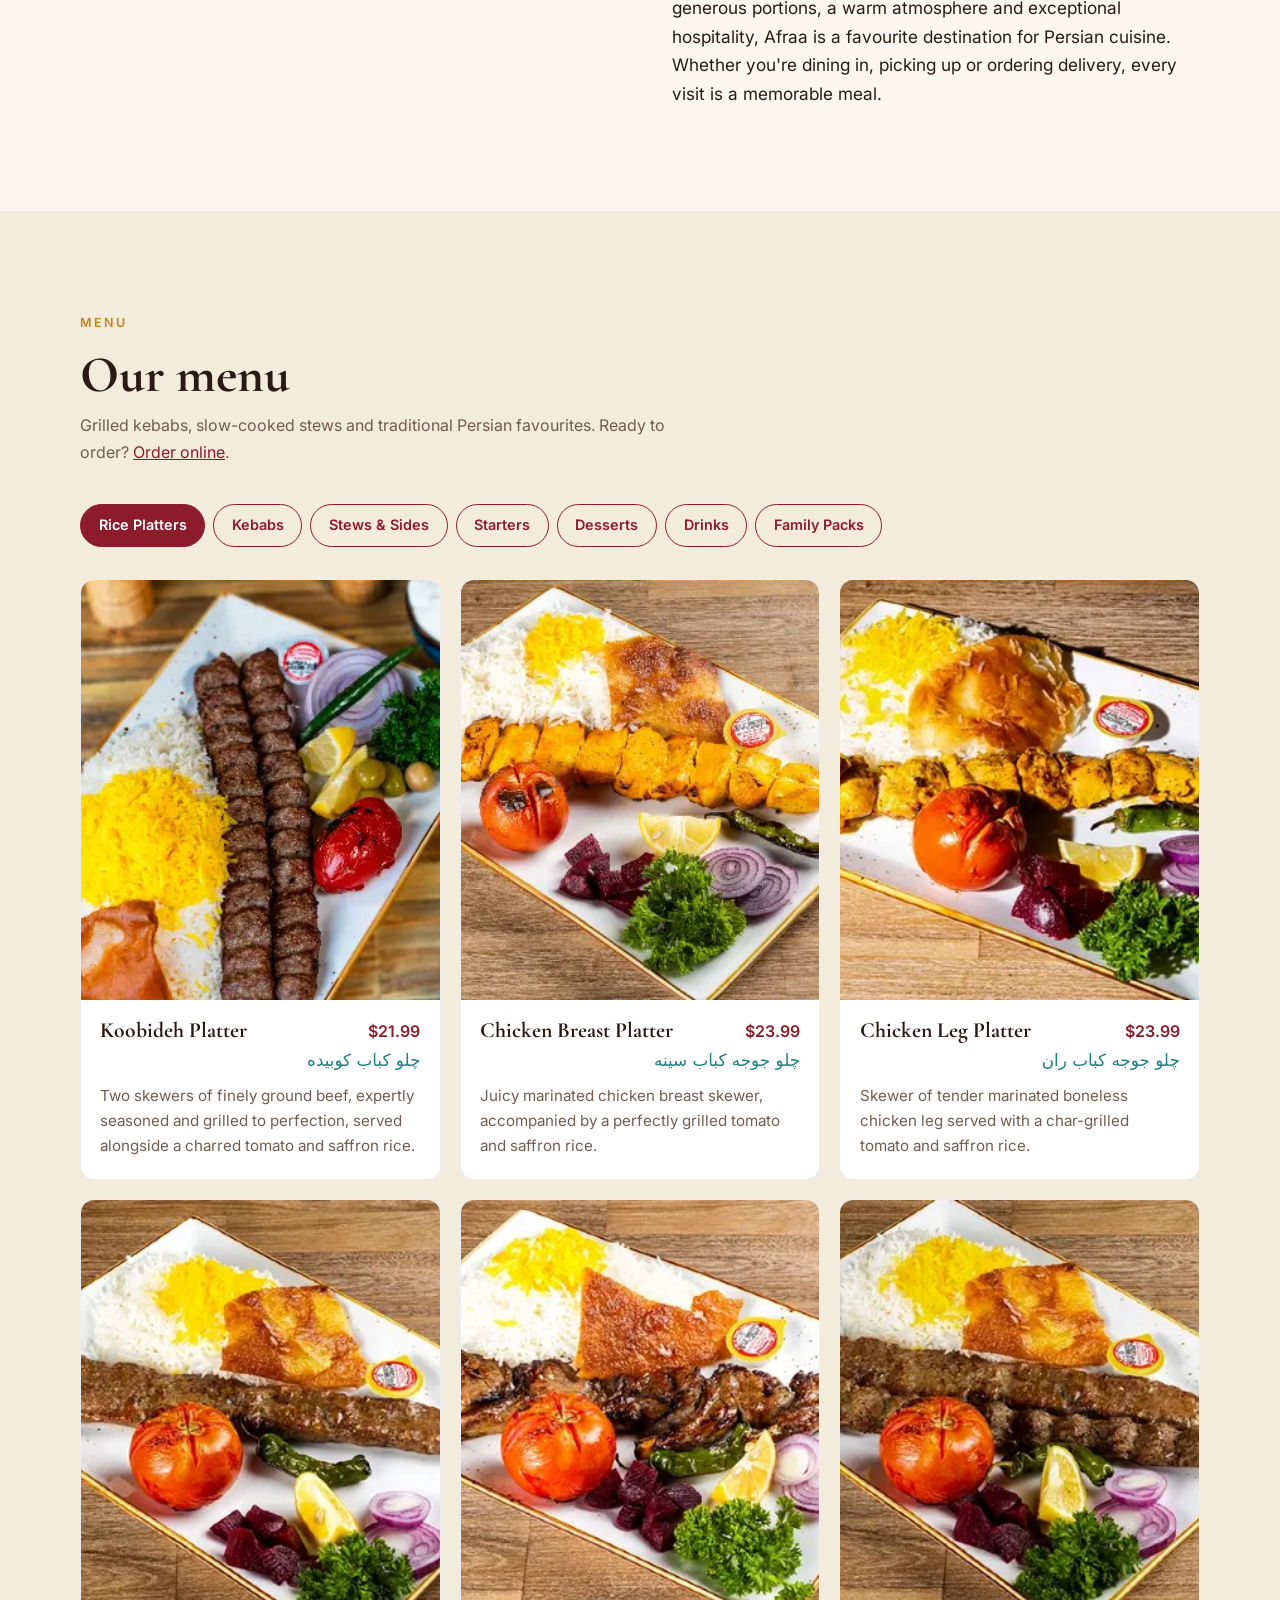
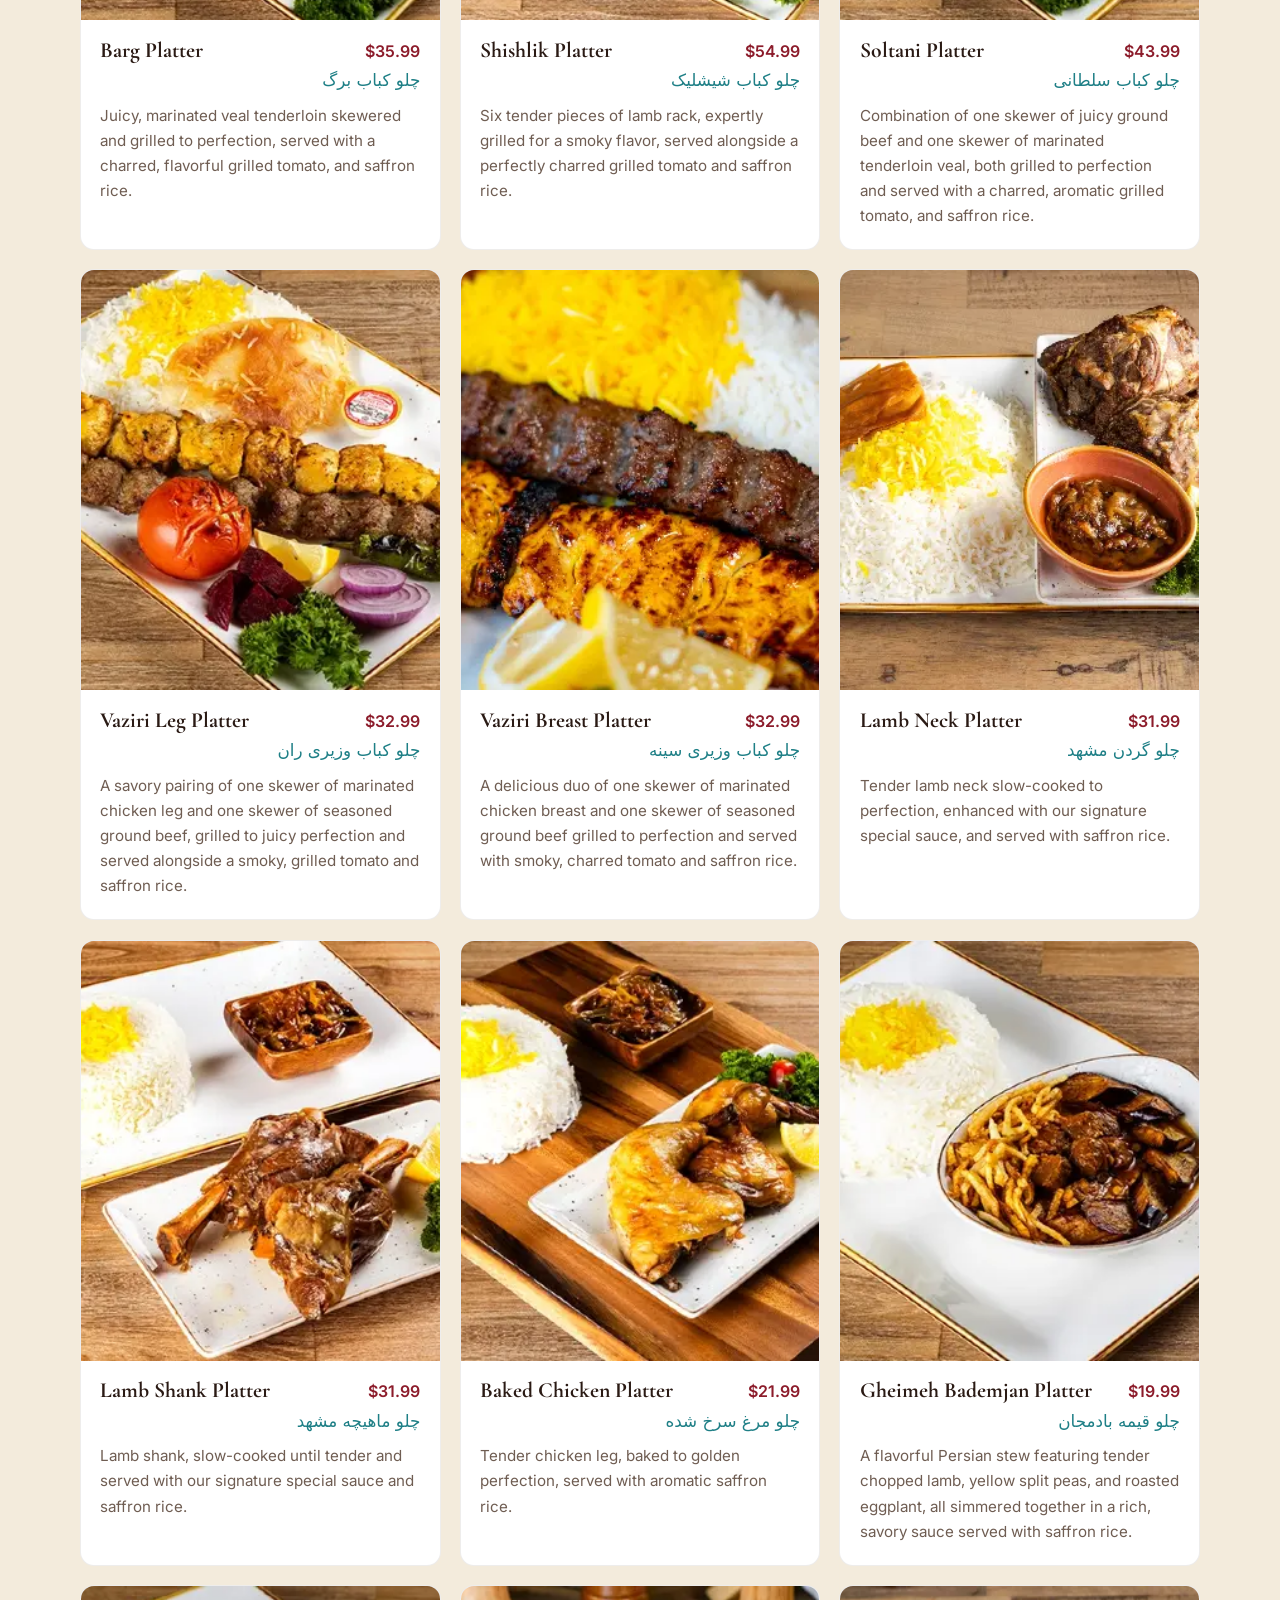
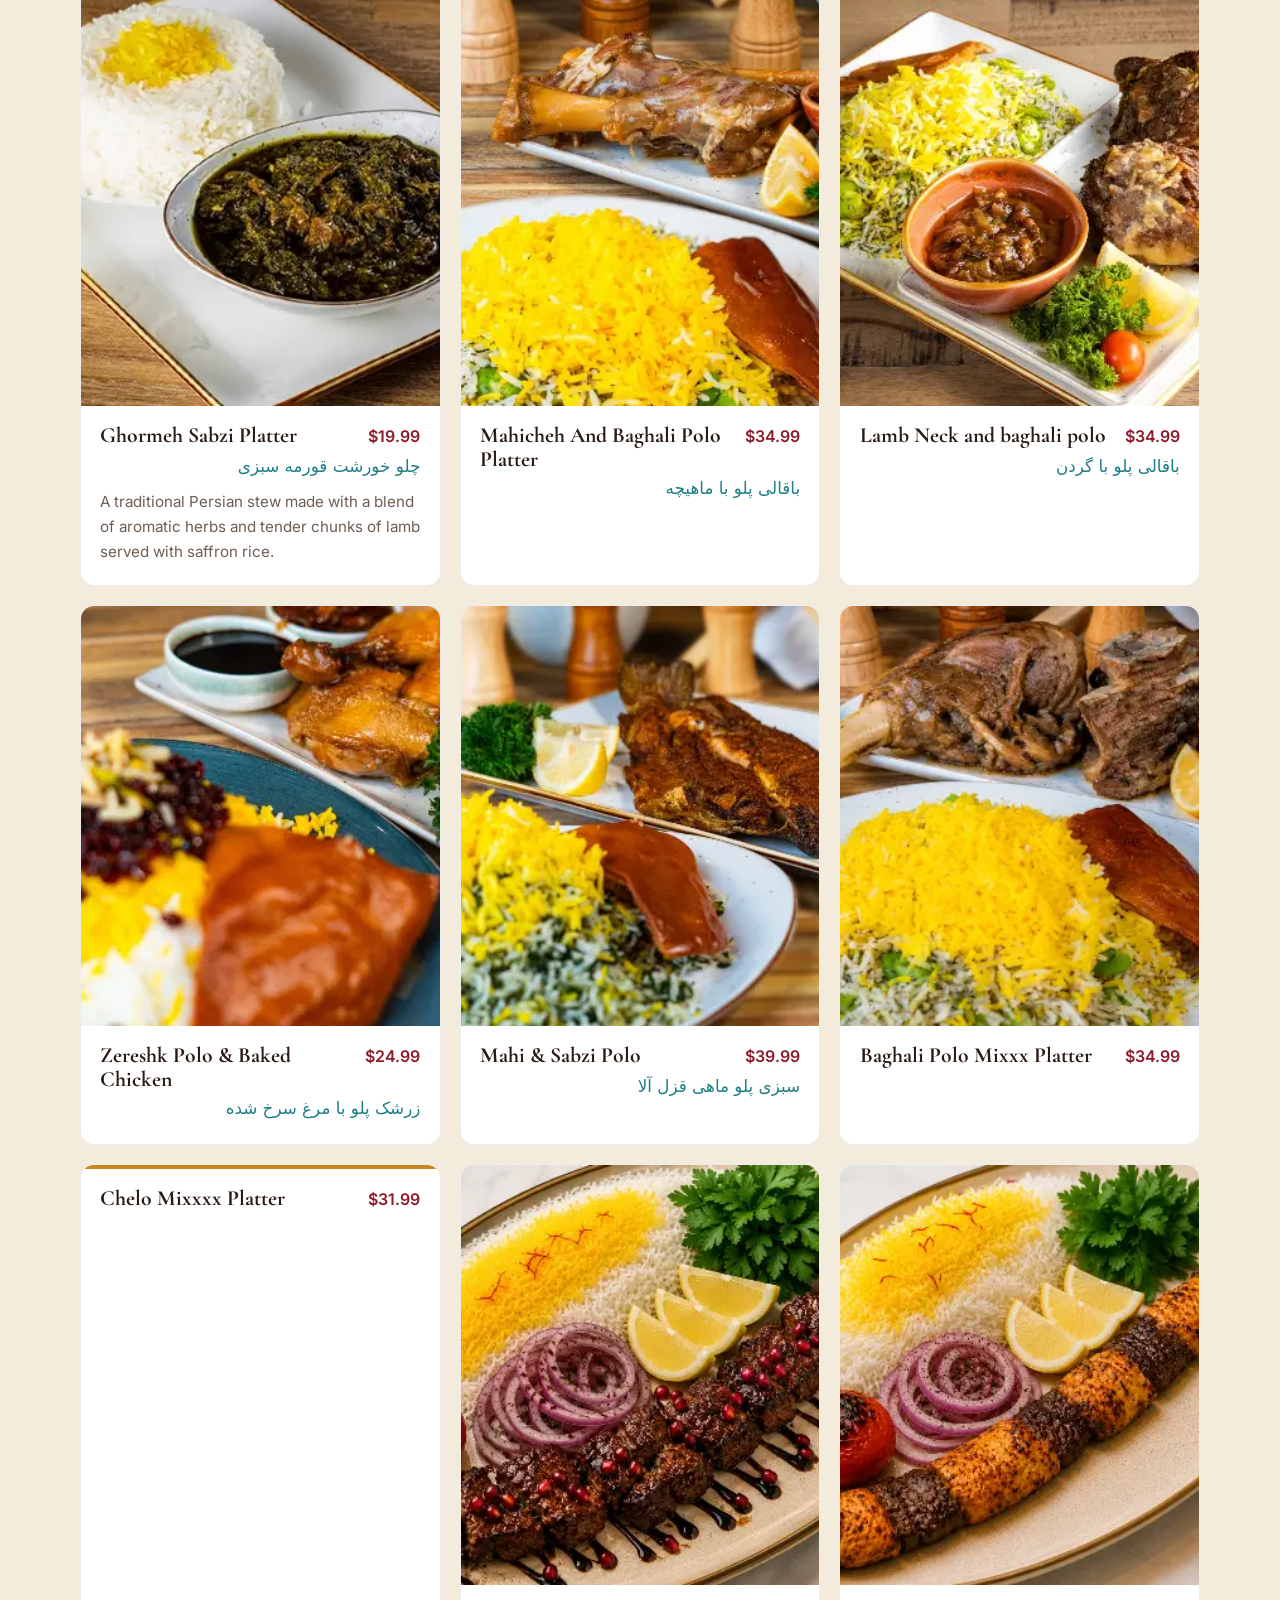
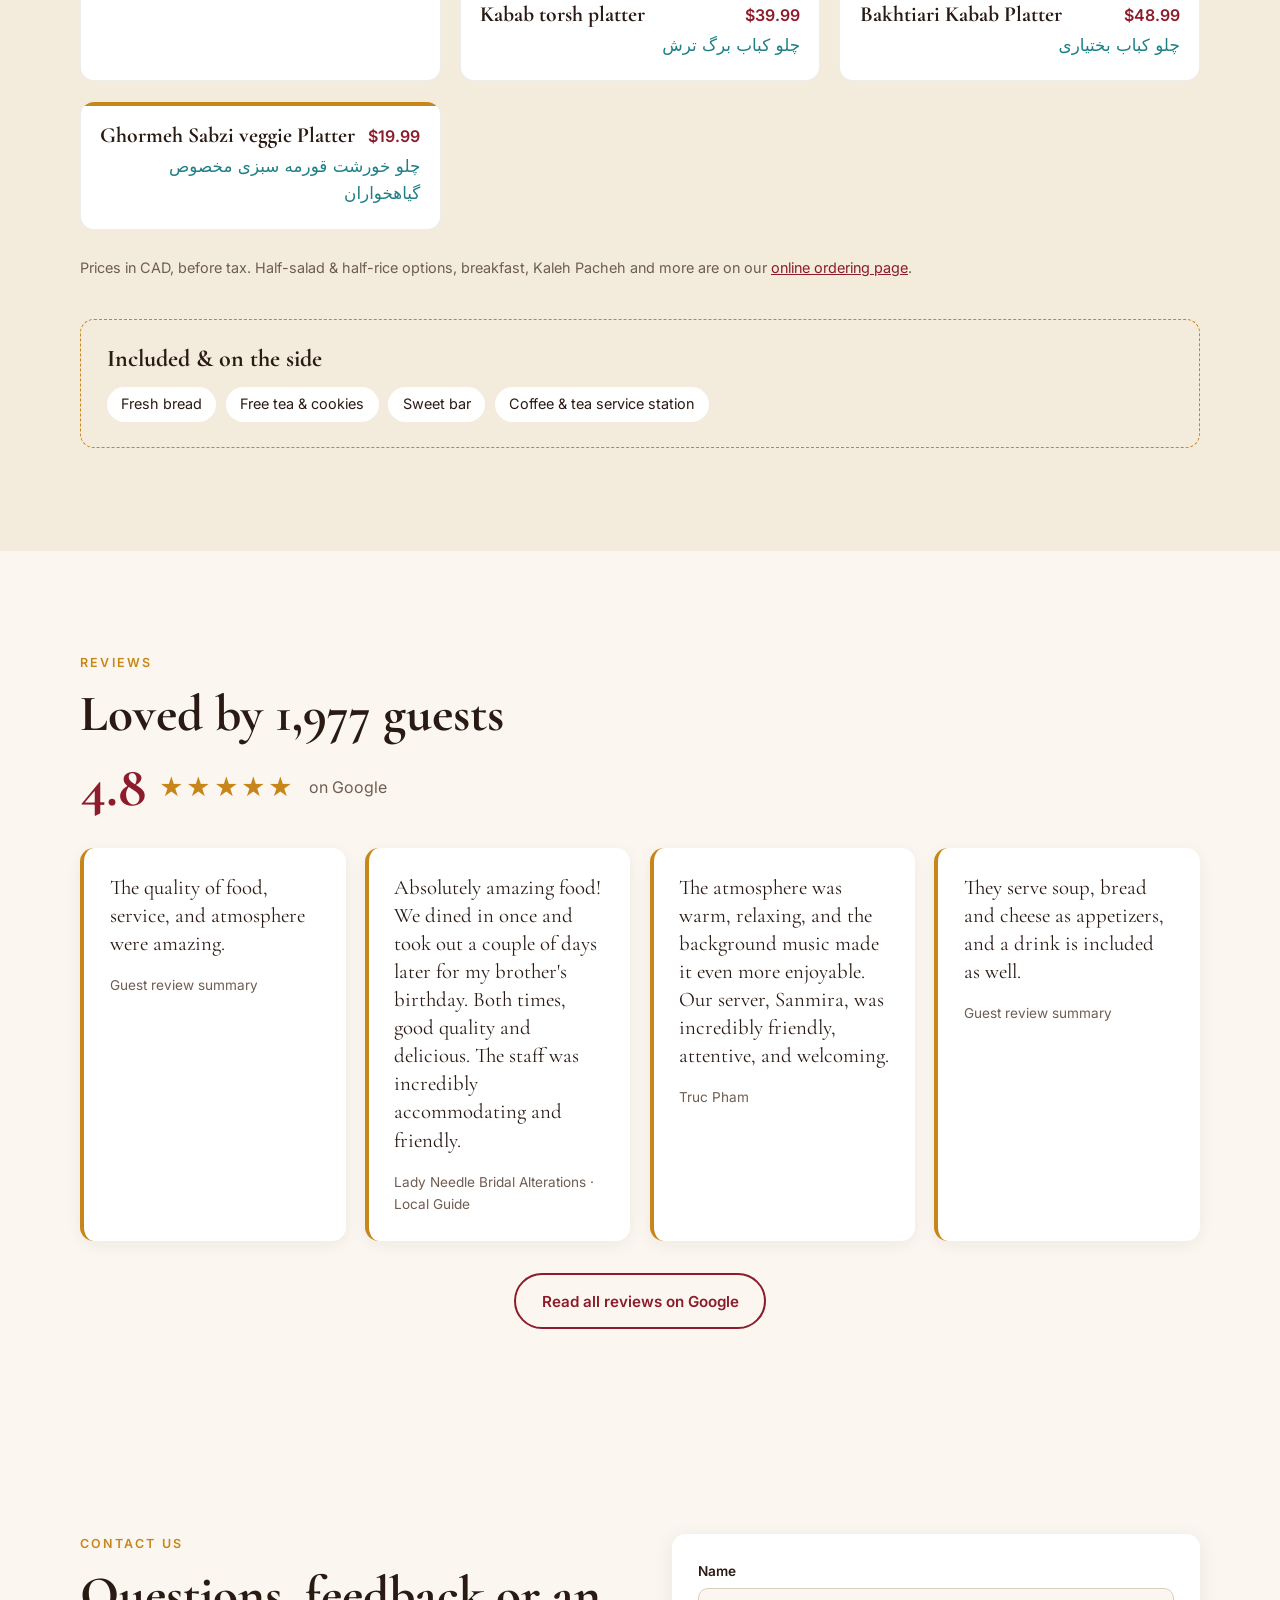
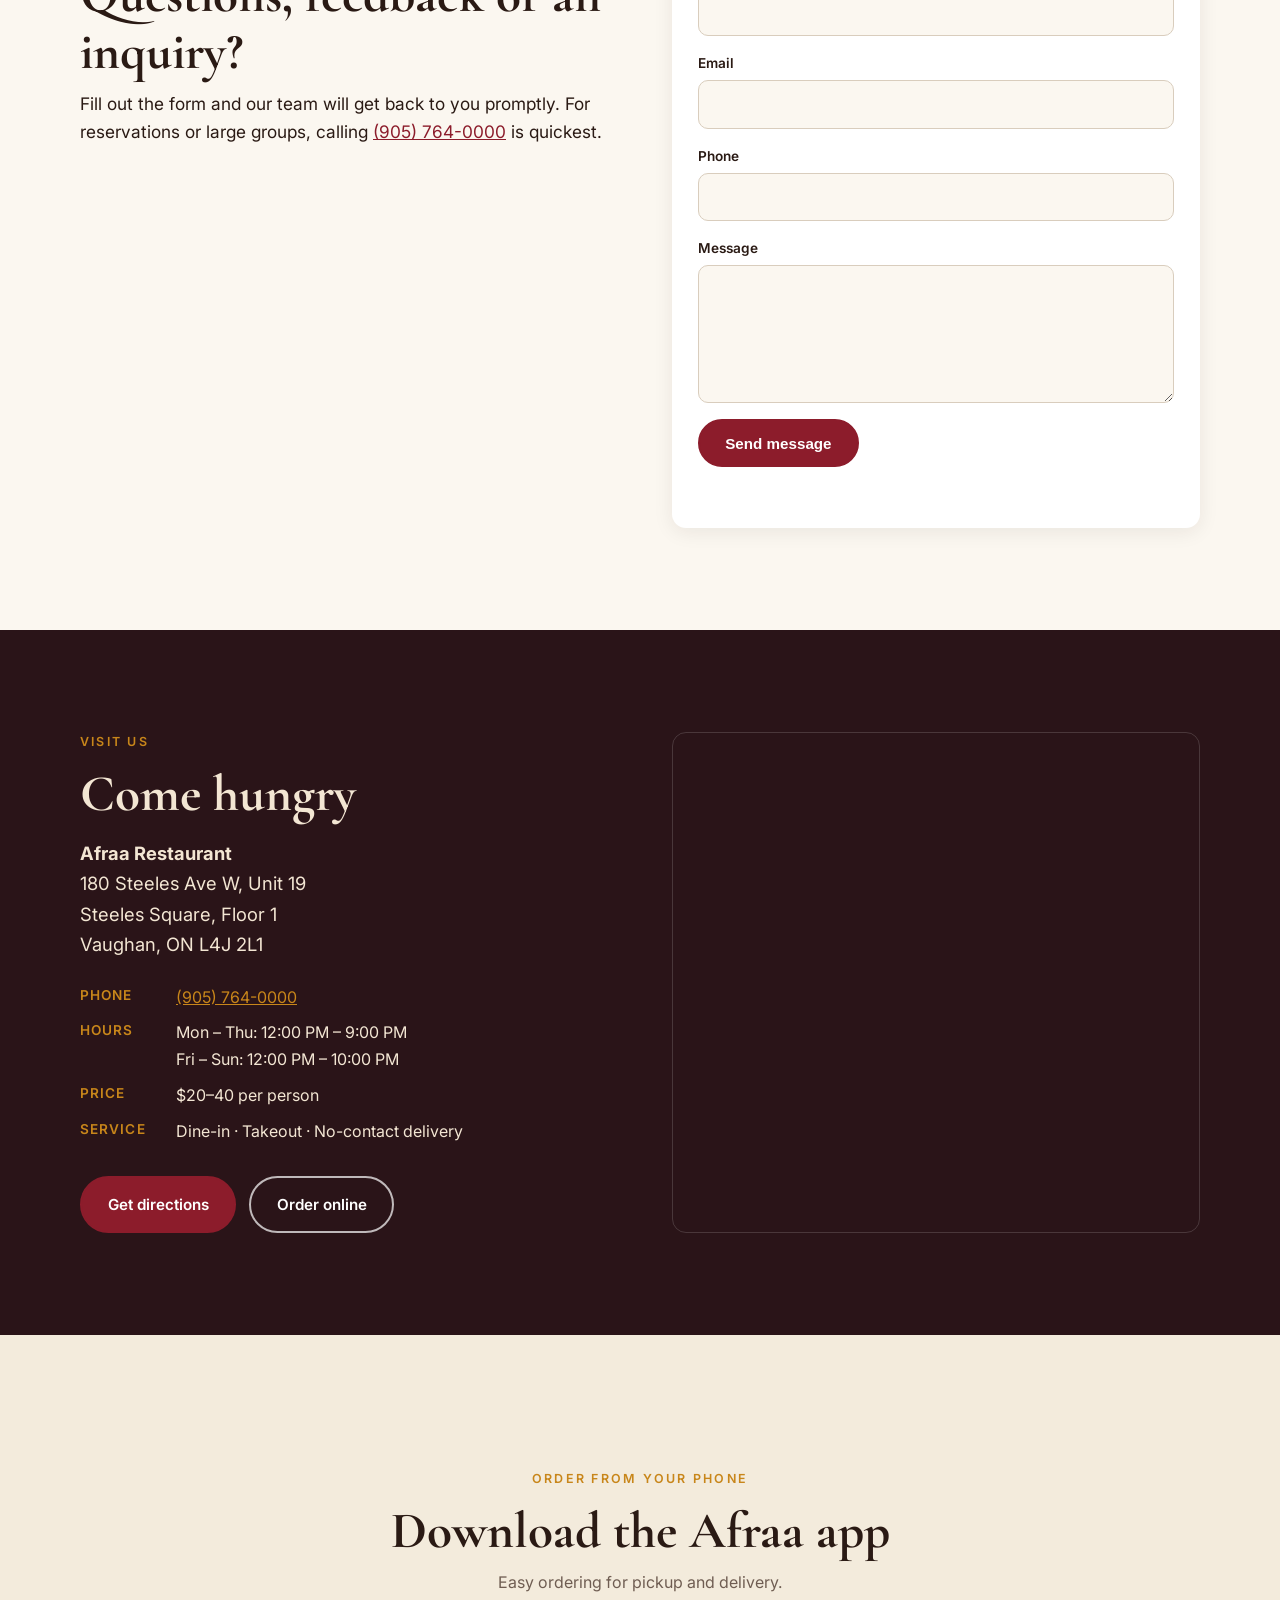
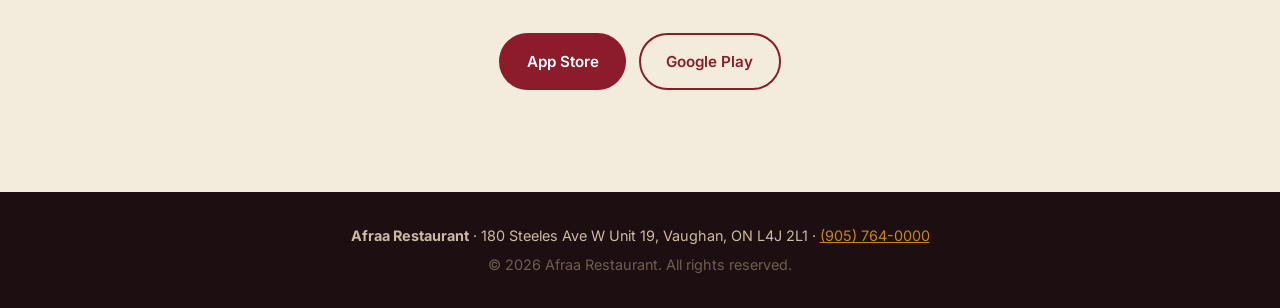
==== commit 2301d529: "Add full menu with prices and photos from online ordering, plus contact form Co-Authored-By: Claude " ====
--- a/index.html
+++ b/index.html
@@ -53,6 +53,7 @@
       <a href="#about">Our Story</a>
       <a href="#menu">Menu</a>
       <a href="#reviews">Reviews</a>
+      <a href="#contact">Contact</a>
       <a href="#visit">Visit</a>
       <a class="btn btn-small" href="https://onlineordering.mealsy.ca/en/#/Afraa/online/menus" target="_blank" rel="noopener">Order Online</a>
     </nav>
@@ -97,55 +98,15 @@
 
     <section class="section section-alt" id="menu">
       <div class="container">
-        <p class="eyebrow">Menu highlights</p>
-        <h2>Guest favourites</h2>
-        <p class="section-sub">A taste of what Afraa is known for. See the full menu with prices and order on our <a href="https://onlineordering.mealsy.ca/en/#/Afraa/online/menus" target="_blank" rel="noopener">online ordering page</a>.</p>
-
-        <div class="menu-grid">
-          <article class="dish popular">
-            <span class="tag">Popular</span>
-            <h3>Soup <span class="fa" lang="fa" dir="rtl">سوپ شیر</span></h3>
-            <p>A comforting house soup, served as a welcome to the table.</p>
-          </article>
-          <article class="dish popular">
-            <span class="tag">Popular</span>
-            <h3>Kashke Bademjan <span class="fa" lang="fa" dir="rtl">کشک بادمجان</span></h3>
-            <p>Silky roasted eggplant with creamy kashk, a Persian classic.</p>
-          </article>
-          <article class="dish">
-            <h3>Kabob Torsh</h3>
-            <p>Tangy marinated kabob in the traditional northern Iranian style.</p>
-          </article>
-          <article class="dish">
-            <h3>Traditional Lamb Kale Pacha</h3>
-            <p>A slow-cooked traditional Persian specialty for the adventurous.</p>
-          </article>
-          <article class="dish">
-            <h3>Sabzi Polo Ba Mahi</h3>
-            <p>Herbed rice served with fish, a Persian New Year favourite.</p>
-          </article>
-          <article class="dish">
-            <h3>Lamb Shank</h3>
-            <p>Tender, slow-cooked lamb shank served with rice.</p>
-          </article>
-          <article class="dish">
-            <h3>Koobideh &amp; Grilled Kebabs</h3>
-            <p>Perfectly grilled over fire, juicy and full of flavour.</p>
-          </article>
-          <article class="dish">
-            <h3>Appetizer Sampler</h3>
-            <p>A shareable selection to start your meal.</p>
-          </article>
-        </div>
-
-        <div class="gallery">
-          <figure><img src="images/menu-5.webp" alt="Koobideh kebab platter with saffron rice" loading="lazy" width="405" height="662"><figcaption>Koobideh platter</figcaption></figure>
-          <figure><img src="images/menu-2.webp" alt="Grilled kebab platter with rice and tomato" loading="lazy" width="405" height="662"><figcaption>Grilled kebab platter</figcaption></figure>
-          <figure><img src="images/menu-3.webp" alt="Chicken with saffron and barberry rice" loading="lazy" width="405" height="662"><figcaption>Chicken &amp; barberry rice</figcaption></figure>
-          <figure><img src="images/menu-4.webp" alt="Persian eggplant stew with saffron rice" loading="lazy" width="405" height="662"><figcaption>Persian stew</figcaption></figure>
-          <figure><img src="images/menu-1.webp" alt="Grilled chicken kebab sandwich" loading="lazy" width="405" height="662"><figcaption>Kebab sandwich</figcaption></figure>
-          <figure><img src="images/menu-6.webp" alt="Bowl of soup with lemon" loading="lazy" width="405" height="662"><figcaption>Soup</figcaption></figure>
-        </div>
+        <p class="eyebrow">Menu</p>
+        <h2>Our menu</h2>
+        <p class="section-sub">Grilled kebabs, slow-cooked stews and traditional Persian favourites. Ready to order? <a href="https://onlineordering.mealsy.ca/en/#/Afraa/online/menus" target="_blank" rel="noopener">Order online</a>.</p>
+
+        <div class="menu-tabs" role="tablist" aria-label="Menu categories" id="menu-tabs"></div>
+        <div class="menu-grid" id="menu-grid" role="tabpanel" aria-live="polite">
+          <noscript><p>Please enable JavaScript to browse the menu, or <a href="https://onlineordering.mealsy.ca/en/#/Afraa/online/menus">view it on our ordering page</a>.</p></noscript>
+        </div>
+        <p class="menu-note">Prices in CAD, before tax. Half-salad &amp; half-rice options, breakfast, Kaleh Pacheh and more are on our <a href="https://onlineordering.mealsy.ca/en/#/Afraa/online/menus" target="_blank" rel="noopener">online ordering page</a>.</p>
 
         <div class="extras">
           <h3>Included &amp; on the side</h3>
@@ -187,6 +148,25 @@
           </figure>
         </div>
         <p class="center"><a class="btn btn-ghost" href="https://www.google.com/maps/search/?api=1&query=Afraa+Restaurant+180+Steeles+Ave+W+Unit+19+Vaughan" target="_blank" rel="noopener">Read all reviews on Google</a></p>
+      </div>
+    </section>
+
+    <section class="section" id="contact">
+      <div class="container two-col">
+        <div>
+          <p class="eyebrow">Contact us</p>
+          <h2>Questions, feedback or an inquiry?</h2>
+          <p class="prose">Fill out the form and our team will get back to you promptly. For reservations or large groups, calling <a href="tel:+19057640000">(905) 764-0000</a> is quickest.</p>
+        </div>
+        <form class="contact-form" id="contact-form" data-endpoint="" novalidate>
+          <label>Name<input name="name" type="text" autocomplete="name" required></label>
+          <label>Email<input name="email" type="email" autocomplete="email" required></label>
+          <label>Phone<input name="phone" type="tel" autocomplete="tel"></label>
+          <label>Message<textarea name="message" rows="5" required></textarea></label>
+          <input type="text" name="_honey" tabindex="-1" autocomplete="off" class="hp" aria-hidden="true">
+          <button class="btn" type="submit">Send message</button>
+          <p class="form-status" id="form-status" role="status"></p>
+        </form>
       </div>
     </section>
 
@@ -237,6 +217,7 @@
     <p class="muted">© <span id="year">2026</span> Afraa Restaurant. All rights reserved.</p>
   </footer>
 
+  <script src="menu-data.js"></script>
   <script src="script.js"></script>
 </body>
 </html>
--- a/styles.css
+++ b/styles.css
@@ -168,3 +168,31 @@
 .tag { top: .9rem; left: 1.5rem; right: auto; }
 .about-photo { aspect-ratio: 16/10; object-fit: cover; }
 @media (max-width: 900px) { .hero-inner { padding-right: 0; } }
+
+/* Menu tabs + cards */
+.menu-tabs { display: flex; gap: .5rem; overflow-x: auto; padding-bottom: .6rem; margin-bottom: 1.4rem; scrollbar-width: thin; }
+.menu-tabs button { flex: none; font: inherit; font-weight: 600; font-size: .9rem; padding: .55rem 1.1rem; border-radius: 999px; border: 1.5px solid var(--pomegranate); background: transparent; color: var(--pomegranate); cursor: pointer; }
+.menu-tabs button[aria-selected="true"], .menu-tabs button:hover { background: var(--pomegranate); color: #fff; }
+.menu-grid { grid-template-columns: repeat(auto-fill, minmax(270px, 1fr)); }
+.dish { padding: 0; overflow: hidden; display: flex; flex-direction: column; }
+.dish img { width: 100%; aspect-ratio: 4/3; object-fit: cover; background: var(--bg-alt); }
+.dish-body { padding: 1.1rem 1.2rem 1.3rem; display: flex; flex-direction: column; flex: 1; }
+.dish-head { display: flex; justify-content: space-between; gap: .8rem; align-items: baseline; }
+.dish h3 { font-size: 1.35rem; margin: 0; }
+.price { font-weight: 600; color: var(--pomegranate); white-space: nowrap; }
+.dish .fa { margin-top: .2rem; }
+.dish p { margin-top: .5rem; }
+.menu-note { margin-top: 1.6rem; color: var(--muted); font-size: .9rem; }
+.dish-noimg .dish-body { border-top: 4px solid var(--saffron); }
+
+/* Contact form */
+.contact-form { display: grid; gap: 1rem; background: #fff; padding: 1.6rem; border-radius: var(--radius); box-shadow: 0 4px 20px rgba(42,26,20,.08); }
+.contact-form label { display: grid; gap: .35rem; font-size: .85rem; font-weight: 600; }
+.contact-form input, .contact-form textarea { font: inherit; padding: .75rem .9rem; border: 1.5px solid #d9cdbd; border-radius: 10px; background: var(--bg); color: var(--ink); }
+.contact-form input:focus, .contact-form textarea:focus { outline: 2px solid var(--saffron); border-color: var(--saffron); }
+.contact-form .btn { cursor: pointer; justify-self: start; }
+.contact-form .btn[disabled] { opacity: .6; cursor: wait; }
+.hp { position: absolute; left: -9999px; }
+.form-status { font-size: .9rem; min-height: 1.3em; }
+.form-status.ok { color: #1c6b3a; } .form-status.err { color: var(--pomegranate); }
+.gallery { display: none; }
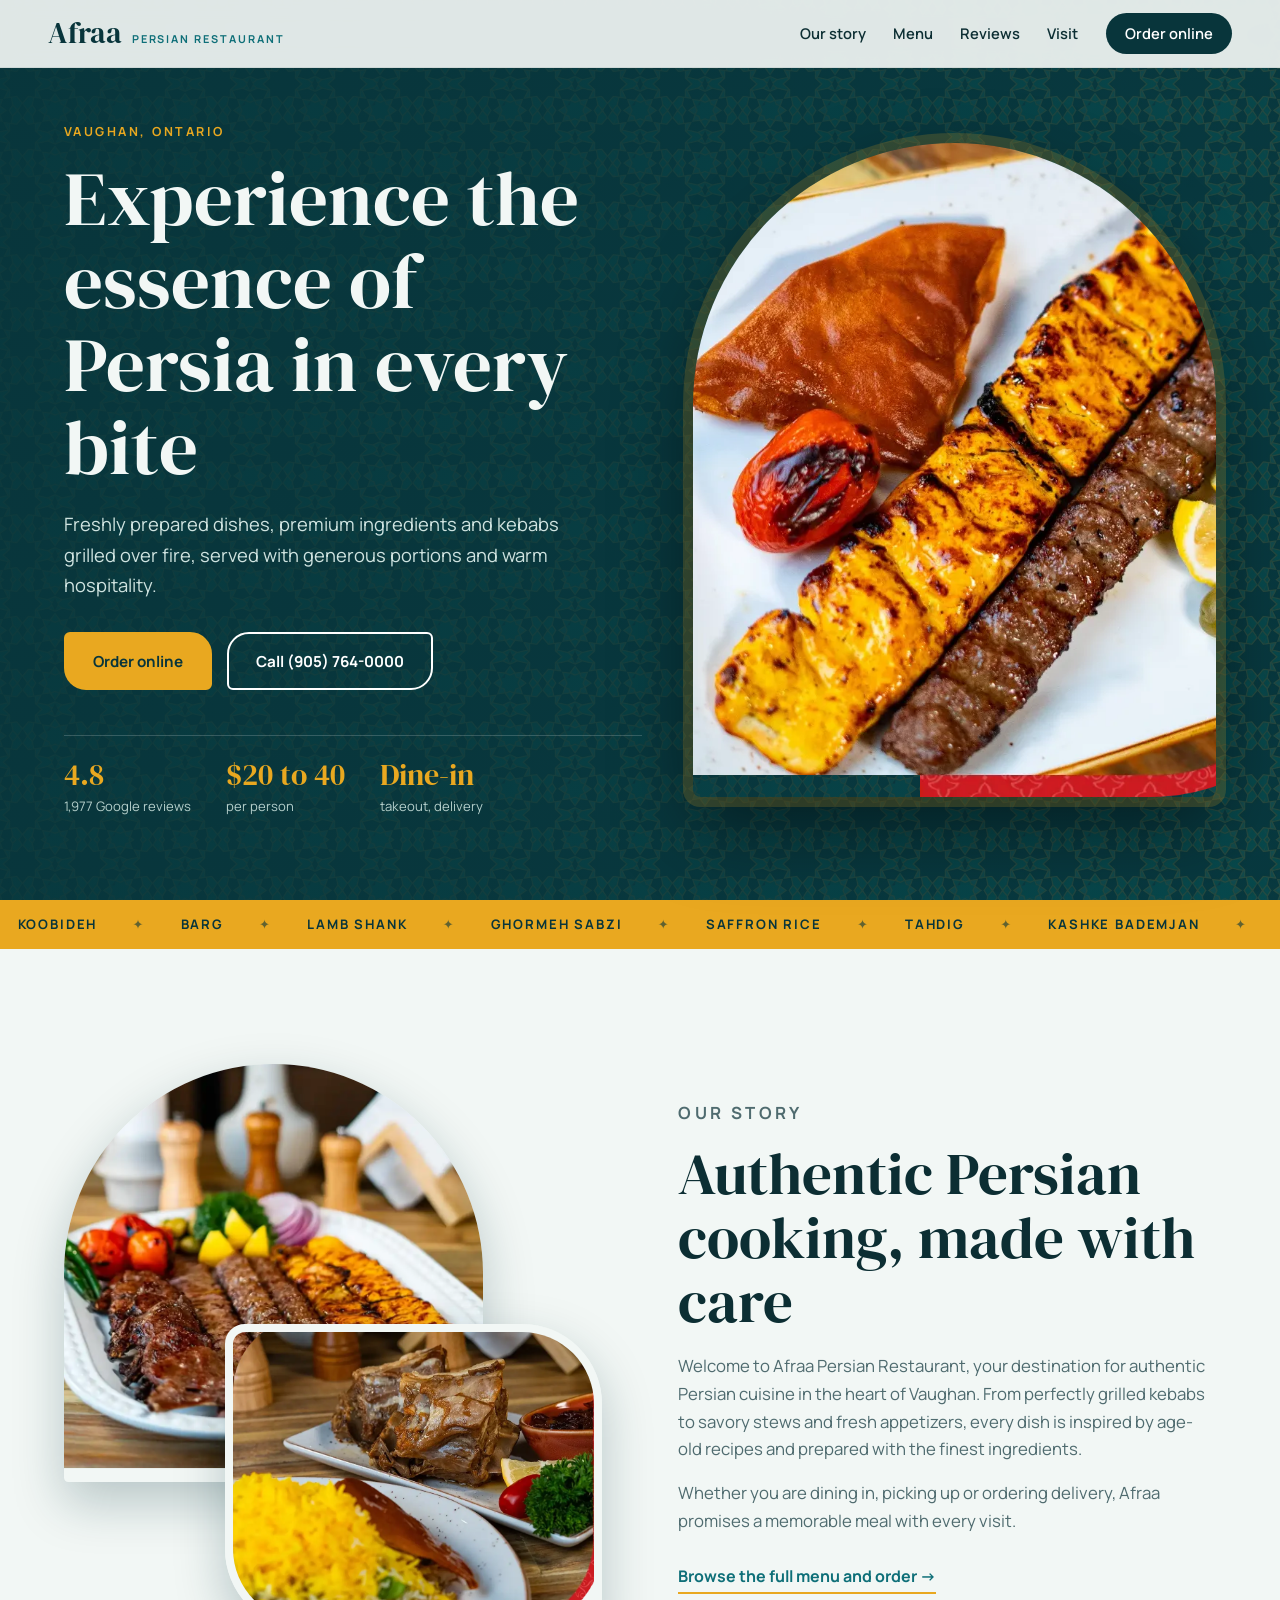
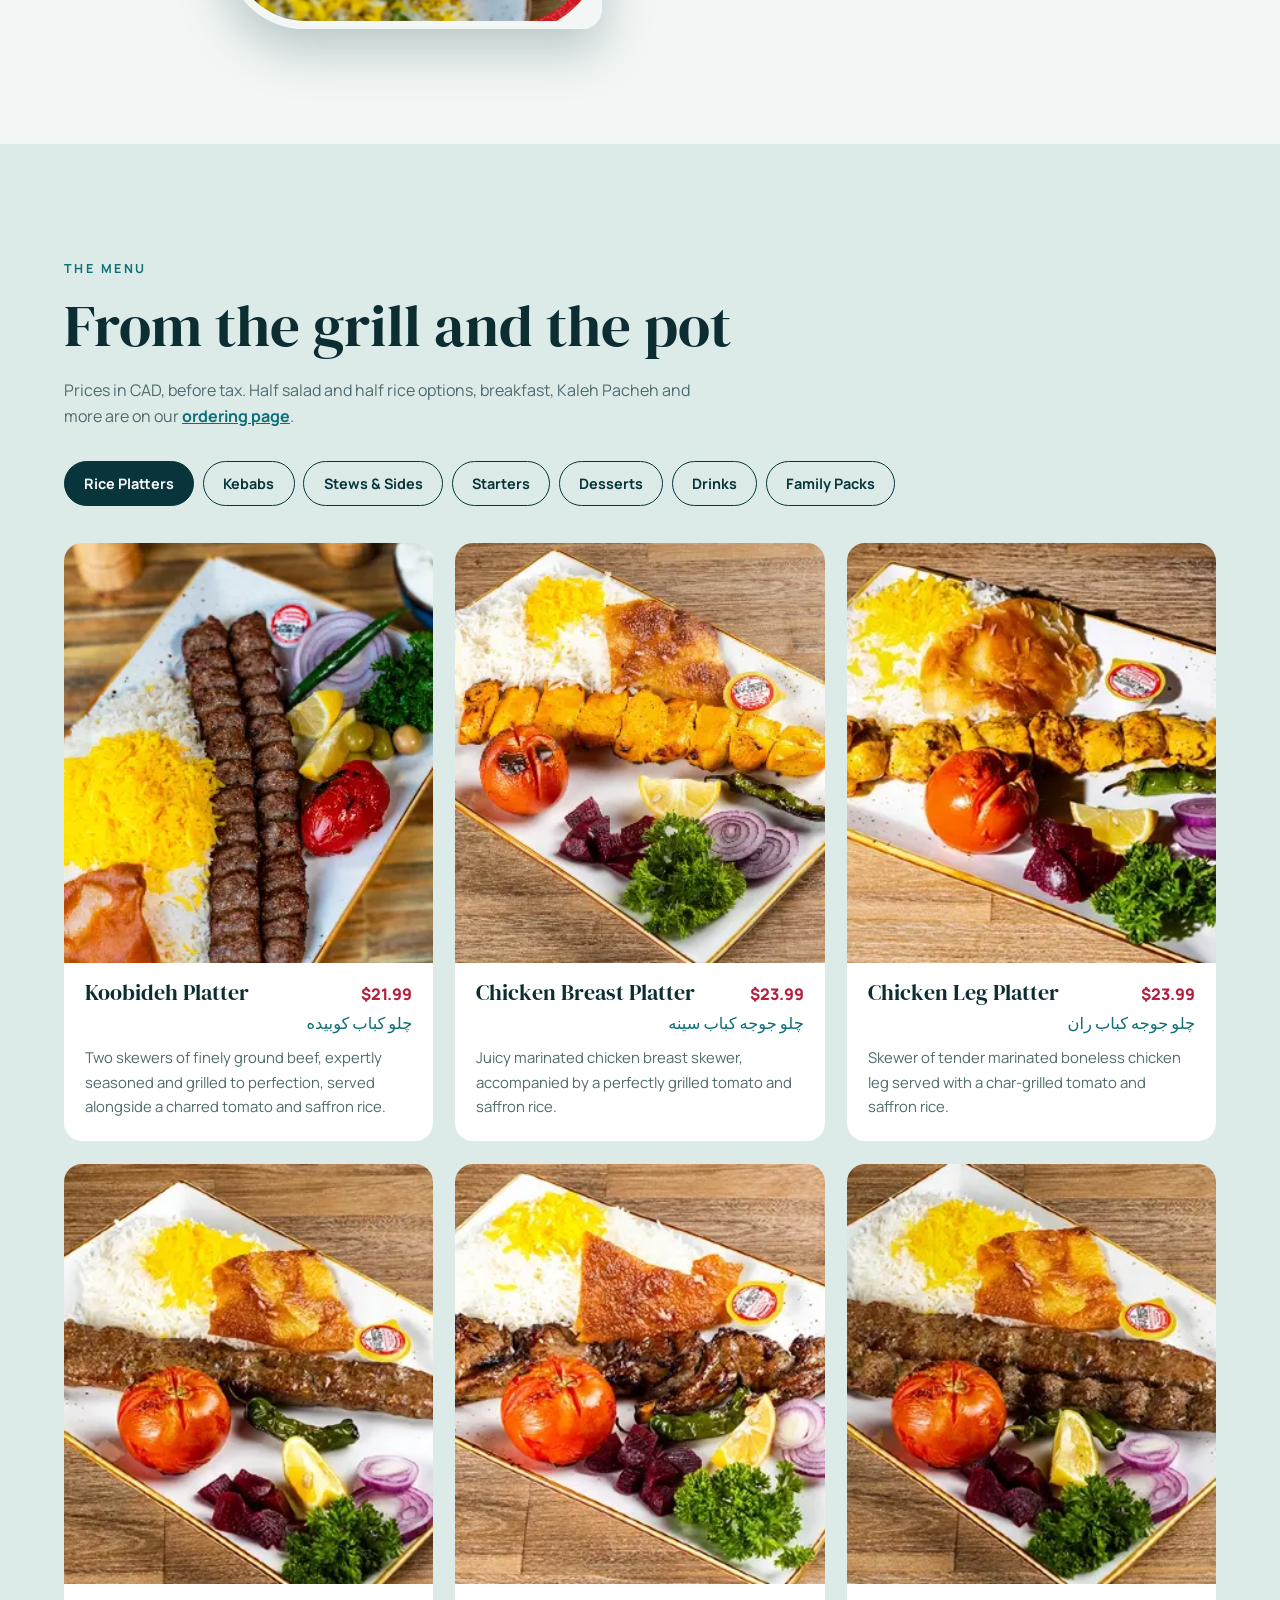
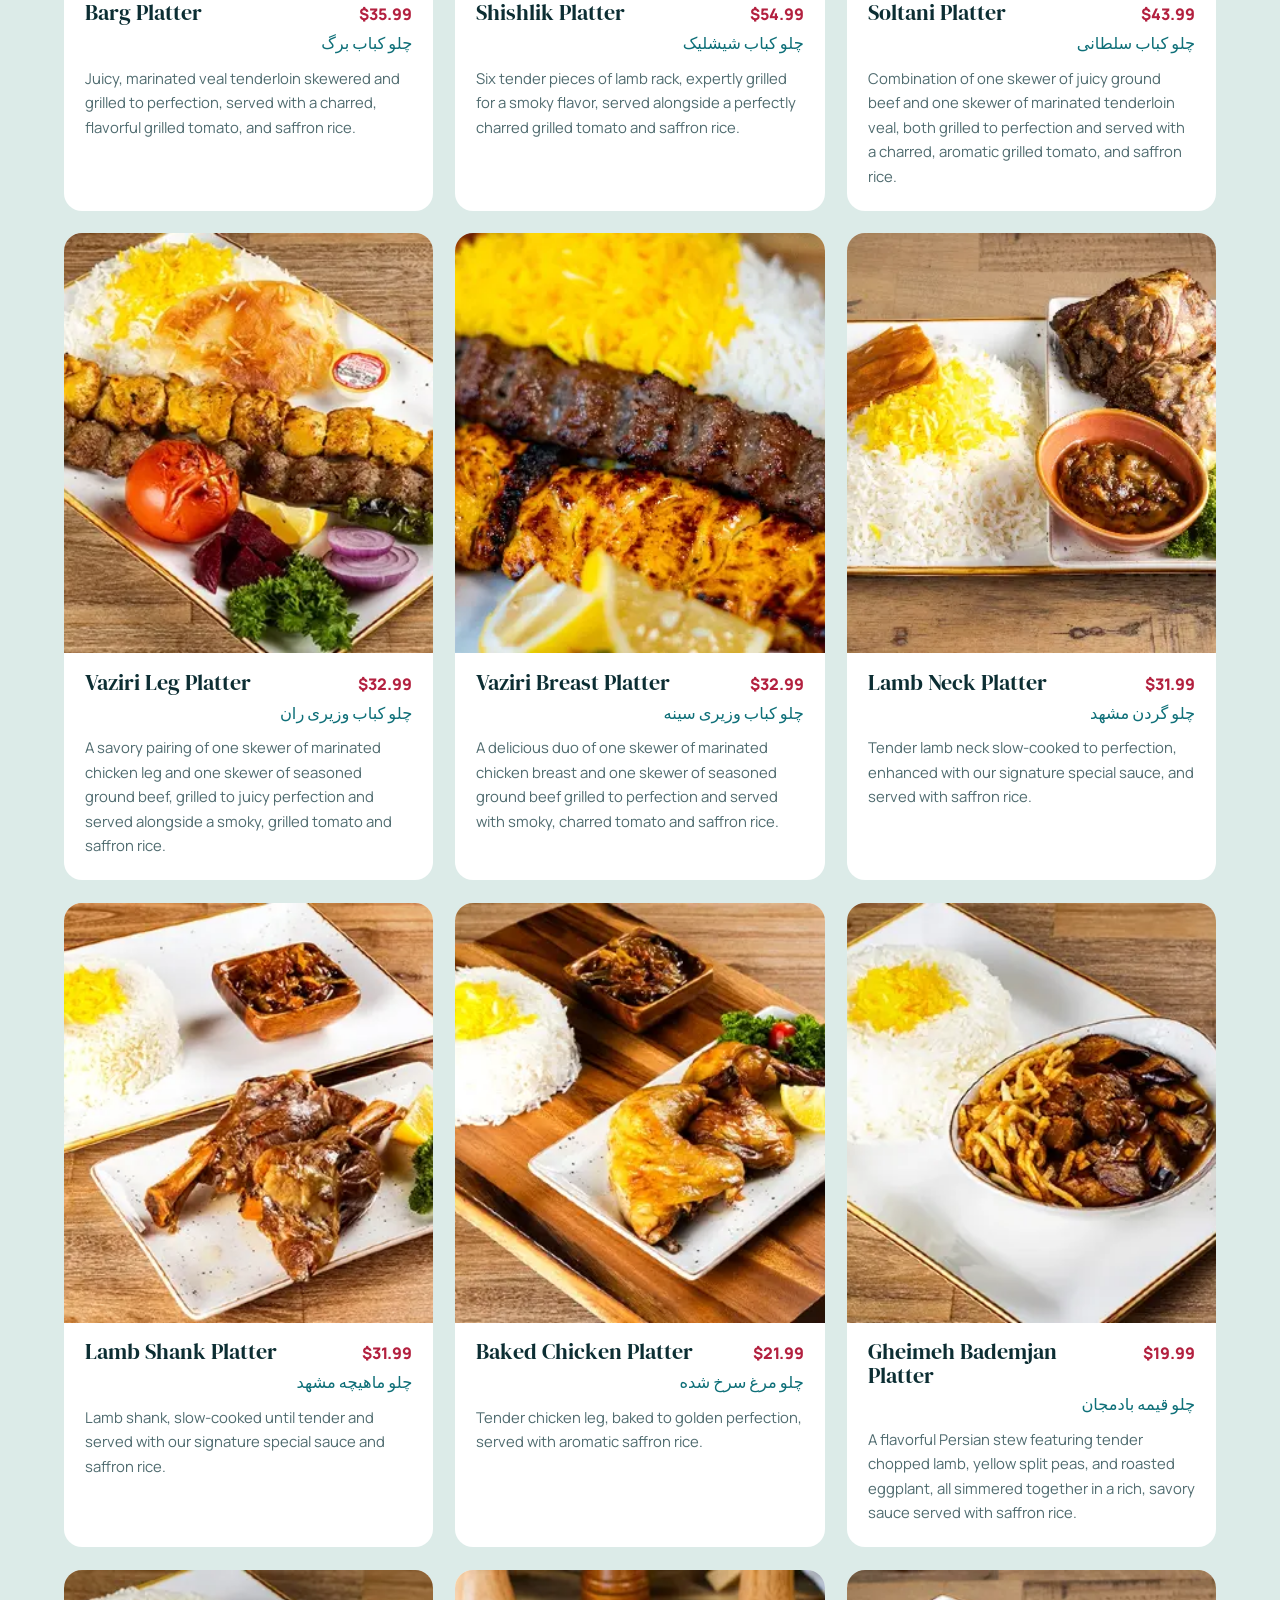
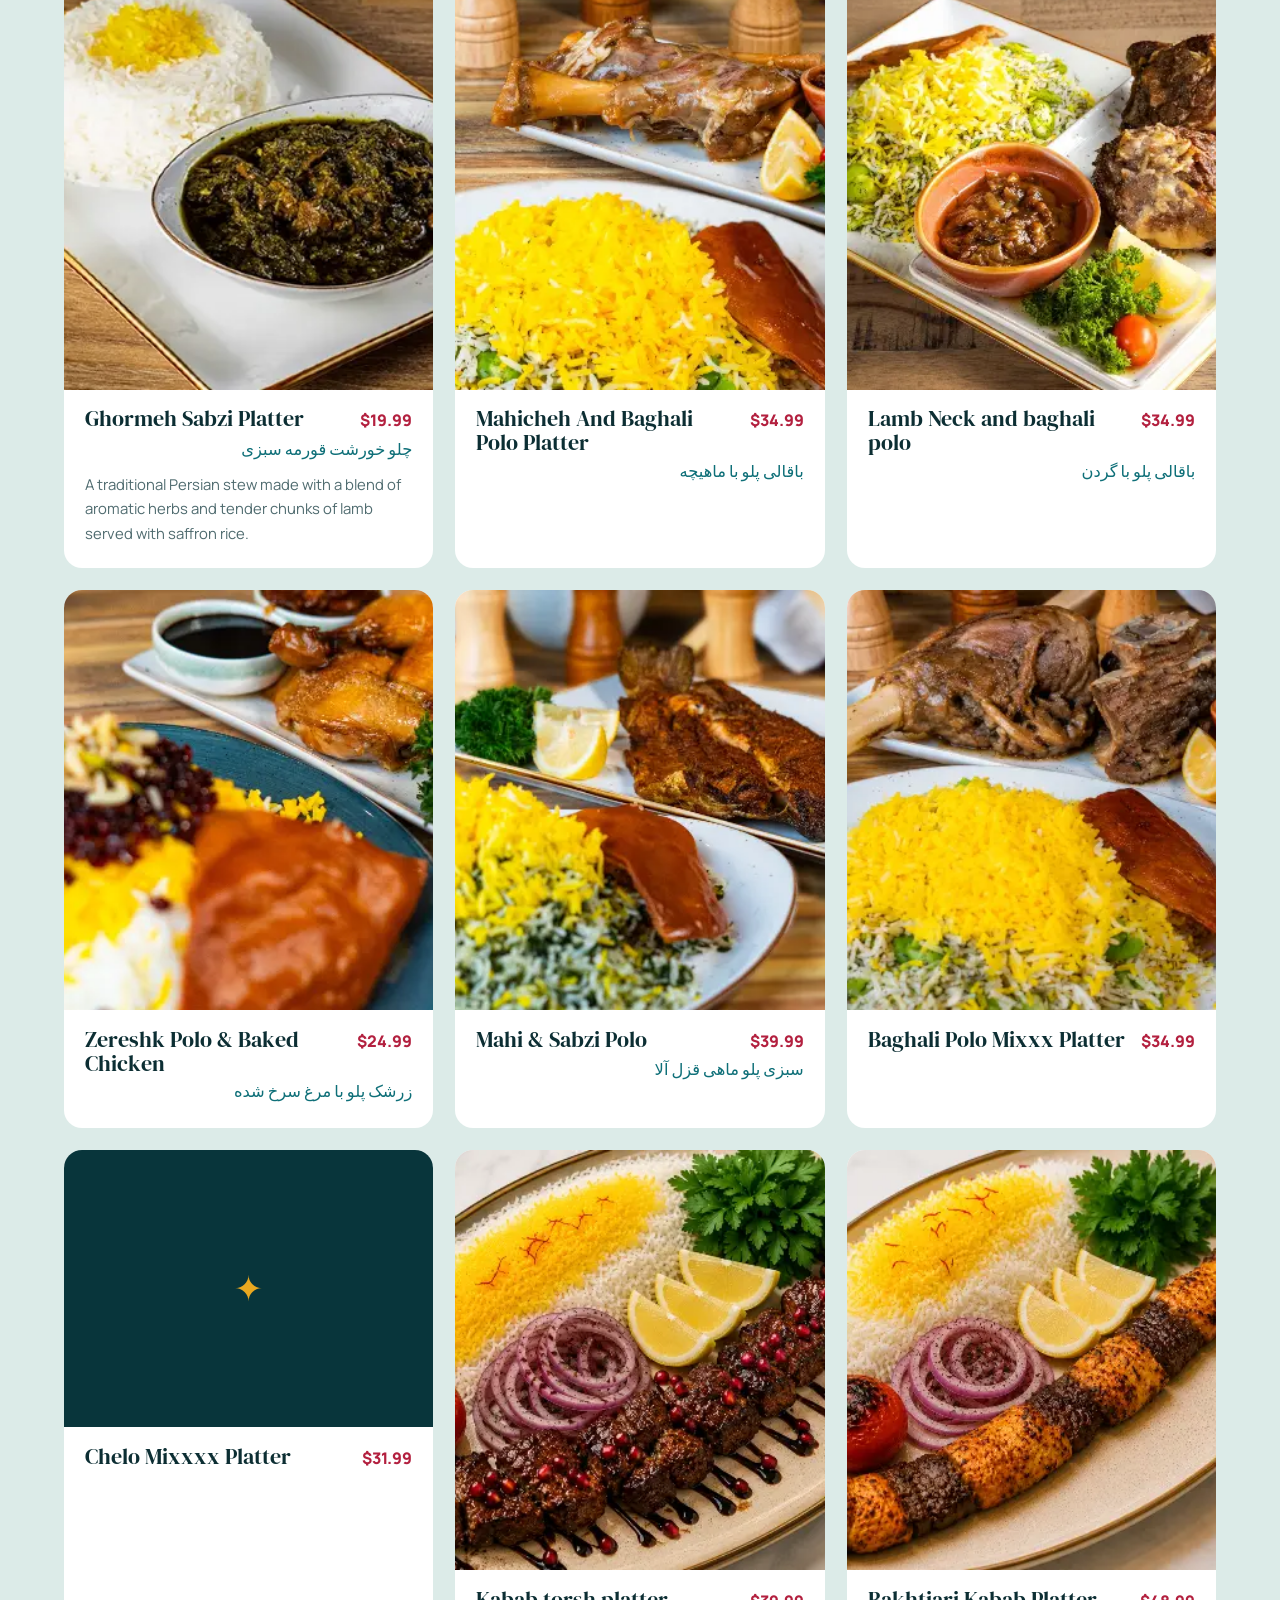
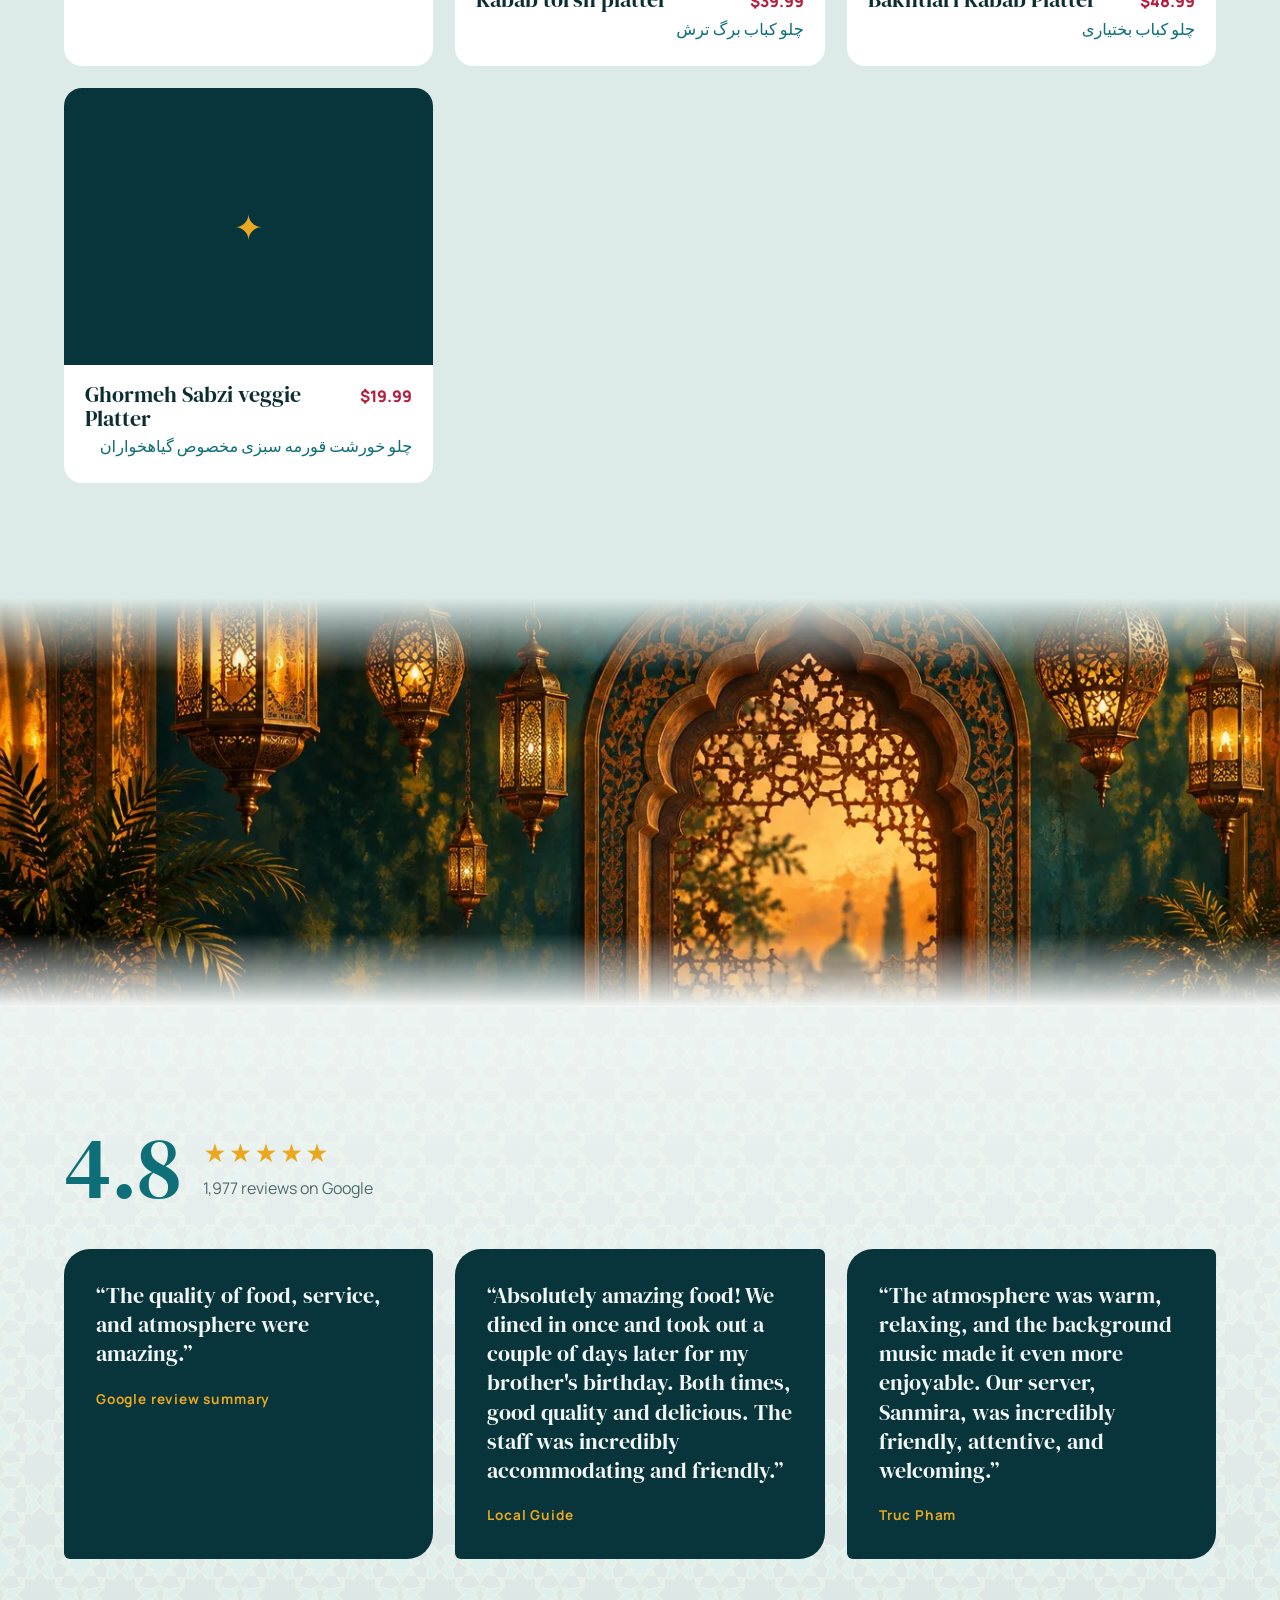
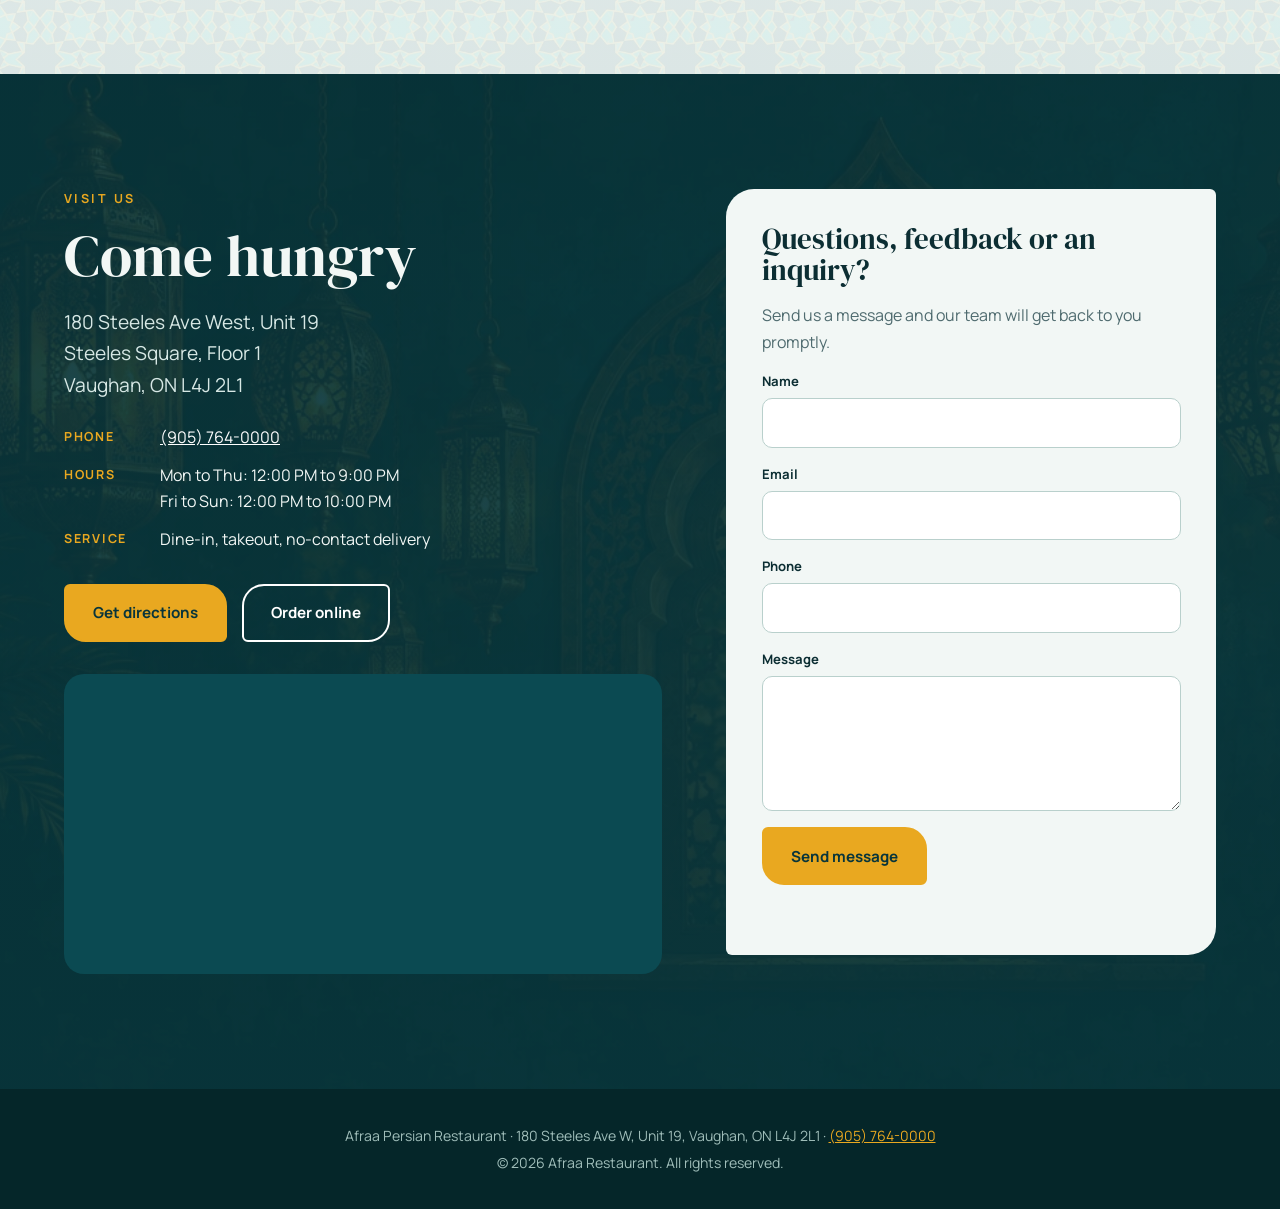
==== commit 767cc786: "Redesign site with teal and saffron look, generated Persian artwork and full menu Co-Authored-By: Cl" ====
--- a/index.html
+++ b/index.html
@@ -4,13 +4,15 @@
   <meta charset="utf-8">
   <meta name="viewport" content="width=device-width, initial-scale=1">
   <title>Afraa Restaurant | Authentic Persian Cuisine in Vaughan</title>
-  <meta name="description" content="Afraa Restaurant in Vaughan, ON: authentic Persian kebabs, lamb shank and traditional Iranian dishes. Rated 4.8 by 1,977 guests. Dine-in, takeout and delivery.">
-  <meta property="og:title" content="Afraa Restaurant | Authentic Persian Cuisine">
-  <meta property="og:description" content="Freshly prepared Iranian dishes, perfectly grilled kebabs and generous portions in Vaughan, Ontario.">
+  <meta name="description" content="Perfectly grilled kebabs, slow-cooked stews and warm Persian hospitality at 180 Steeles Ave W, Vaughan. Dine in, takeout or delivery. Rated 4.8 by 1,977 guests.">
+  <meta property="og:title" content="Afraa Restaurant | Authentic Persian Cuisine in Vaughan">
+  <meta property="og:description" content="Perfectly grilled kebabs, slow-cooked stews and warm Persian hospitality in Vaughan, Ontario.">
   <meta property="og:type" content="restaurant">
+  <meta property="og:image" content="images/cover.webp">
+  <link rel="icon" href="images/logo.webp">
   <link rel="preconnect" href="https://fonts.googleapis.com">
   <link rel="preconnect" href="https://fonts.gstatic.com" crossorigin>
-  <link href="https://fonts.googleapis.com/css2?family=Cormorant+Garamond:wght@500;600;700&family=Inter:wght@400;500;600&display=swap" rel="stylesheet">
+  <link href="https://fonts.googleapis.com/css2?family=DM+Serif+Display&family=Manrope:wght@400;500;600;700;800&display=swap" rel="stylesheet">
   <link rel="stylesheet" href="styles.css">
   <script type="application/ld+json">
   {
@@ -18,203 +20,124 @@
     "@type": "Restaurant",
     "name": "Afraa Restaurant",
     "servesCuisine": "Persian",
-    "priceRange": "$20–40",
-    "image": "https://afraarestaurant.ca/wp-content/uploads/2026/04/Afraa_OG-Image_500x500-1-copy.webp",
-    "openingHoursSpecification": [
-      {"@type":"OpeningHoursSpecification","dayOfWeek":["Monday","Tuesday","Wednesday","Thursday"],"opens":"12:00","closes":"21:00"},
-      {"@type":"OpeningHoursSpecification","dayOfWeek":["Friday","Saturday","Sunday"],"opens":"12:00","closes":"22:00"}
-    ],
+    "priceRange": "$20-40",
     "telephone": "+1-905-764-0000",
     "url": "https://afraarestaurant.ca",
-    "address": {
-      "@type": "PostalAddress",
-      "streetAddress": "180 Steeles Ave W Unit 19",
-      "addressLocality": "Vaughan",
-      "addressRegion": "ON",
-      "postalCode": "L4J 2L1",
-      "addressCountry": "CA"
-    },
-    "aggregateRating": { "@type": "AggregateRating", "ratingValue": "4.8", "reviewCount": "1977" }
+    "address": {"@type": "PostalAddress", "streetAddress": "180 Steeles Ave W Unit 19", "addressLocality": "Vaughan", "addressRegion": "ON", "postalCode": "L4J 2L1", "addressCountry": "CA"},
+    "openingHoursSpecification": [
+      {"@type": "OpeningHoursSpecification", "dayOfWeek": ["Monday", "Tuesday", "Wednesday", "Thursday"], "opens": "12:00", "closes": "21:00"},
+      {"@type": "OpeningHoursSpecification", "dayOfWeek": ["Friday", "Saturday", "Sunday"], "opens": "12:00", "closes": "22:00"}
+    ],
+    "aggregateRating": {"@type": "AggregateRating", "ratingValue": "4.8", "reviewCount": "1977"}
   }
   </script>
 </head>
 <body>
-  <header class="site-header" id="top">
-    <a class="brand" href="#top" aria-label="Afraa Restaurant home">
-      <span class="brand-mark" aria-hidden="true">
-        <svg viewBox="0 0 40 40" width="34" height="34"><circle cx="20" cy="20" r="18" fill="none" stroke="currentColor" stroke-width="1.5"/><path d="M20 6l3.5 10.5L34 20l-10.5 3.5L20 34l-3.5-10.5L6 20l10.5-3.5z" fill="currentColor"/></svg>
-      </span>
-      <span class="brand-name">Afraa</span>
-    </a>
-    <button class="nav-toggle" aria-label="Toggle menu" aria-expanded="false" aria-controls="nav">
-      <span></span><span></span><span></span>
-    </button>
-    <nav id="nav" class="nav">
-      <a href="#about">Our Story</a>
+  <header class="af-nav">
+    <a class="af-wordmark" href="#top">Afraa<span>Persian Restaurant</span></a>
+    <button class="af-burger" aria-label="Toggle menu" aria-expanded="false" aria-controls="nav"><i></i><i></i><i></i></button>
+    <nav id="nav">
+      <a href="#story">Our story</a>
       <a href="#menu">Menu</a>
       <a href="#reviews">Reviews</a>
-      <a href="#contact">Contact</a>
       <a href="#visit">Visit</a>
-      <a class="btn btn-small" href="https://onlineordering.mealsy.ca/en/#/Afraa/online/menus" target="_blank" rel="noopener">Order Online</a>
+      <a class="af-cta-pill" href="https://onlineordering.mealsy.ca/en/#/Afraa/online/menus" target="_blank" rel="noopener">Order online</a>
     </nav>
   </header>
 
   <main>
-    <section class="hero">
-      <div class="hero-inner">
-        <p class="eyebrow">Persian restaurant · Vaughan, Ontario</p>
-        <h1>A true Iranian<br>dining experience</h1>
-        <p class="lead">Freshly prepared dishes, premium ingredients and perfectly grilled Persian kebabs, served with warm hospitality and generous portions.</p>
-        <div class="hero-cta">
-          <a class="btn" href="https://onlineordering.mealsy.ca/en/#/Afraa/online/menus" target="_blank" rel="noopener">Order Online</a>
-          <a class="btn btn-ghost" href="tel:+19057640000">Call (905) 764-0000</a>
+    <section class="af-hero" id="top">
+      <div class="af-hero-copy">
+        <p class="af-kicker">Vaughan, Ontario</p>
+        <h1>Experience the essence of Persia in every bite</h1>
+        <p class="af-lede">Freshly prepared dishes, premium ingredients and kebabs grilled over fire, served with generous portions and warm hospitality.</p>
+        <div class="af-actions">
+          <a class="af-btn-solid" href="https://onlineordering.mealsy.ca/en/#/Afraa/online/menus" target="_blank" rel="noopener">Order online</a>
+          <a class="af-btn-line" href="tel:+19057640000">Call (905) 764-0000</a>
         </div>
-        <ul class="hero-facts">
-          <li><strong>4.8 ★</strong><span>1,977 reviews</span></li>
-          <li><strong>$20–40</strong><span>per person</span></li>
-          <li><strong>12–10</strong><span>open Fri–Sun</span></li>
+        <ul class="af-facts">
+          <li><b>4.8</b><span>1,977 Google reviews</span></li>
+          <li><b>$20 to 40</b><span>per person</span></li>
+          <li><b>Dine-in</b><span>takeout, delivery</span></li>
         </ul>
       </div>
-      <img class="hero-photo" src="images/home-3.webp" alt="Grilled Persian kebabs with saffron tomato and lemon" width="1025" height="897">
-    </section>
-
-    <section class="strip" aria-label="Ways to enjoy Afraa">
-      <span>Dine-in</span><i aria-hidden="true">✦</i><span>Takeout</span><i aria-hidden="true">✦</i><span>No-contact delivery</span><i aria-hidden="true">✦</i><span>Order on the app</span>
-    </section>
-
-    <section class="section" id="about">
-      <div class="container two-col">
-        <div>
-          <p class="eyebrow">Our story</p>
-          <h2>Authentic Persian food, made with care</h2>
-        </div>
-        <div class="prose">
-          <img class="about-photo" src="images/home-1.webp" alt="Mixed kebab platter at Afraa" loading="lazy" width="1025" height="897">
-          <p>At Afraa Restaurant we bring you the flavours of Iran: juicy koobideh, tender lamb shank, slow-cooked traditional stews and rice with a golden tahdig, all prepared fresh with premium ingredients.</p>
-          <p>Inspired by age-old recipes and prepared with the finest ingredients, each dish tells a story of Persian heritage. Known for generous portions, a warm atmosphere and exceptional hospitality, Afraa is a favourite destination for Persian cuisine. Whether you're dining in, picking up or ordering delivery, every visit is a memorable meal.</p>
-        </div>
+      <div class="af-arch">
+        <img src="images/hero.webp" alt="Grilled chicken and koobideh kebabs with a roasted tomato and lemon" width="1025" height="897" fetchpriority="high">
       </div>
     </section>
 
-    <section class="section section-alt" id="menu">
-      <div class="container">
-        <p class="eyebrow">Menu</p>
-        <h2>Our menu</h2>
-        <p class="section-sub">Grilled kebabs, slow-cooked stews and traditional Persian favourites. Ready to order? <a href="https://onlineordering.mealsy.ca/en/#/Afraa/online/menus" target="_blank" rel="noopener">Order online</a>.</p>
+    <div class="af-strip" aria-hidden="true"><div id="strip"></div></div>
 
-        <div class="menu-tabs" role="tablist" aria-label="Menu categories" id="menu-tabs"></div>
-        <div class="menu-grid" id="menu-grid" role="tabpanel" aria-live="polite">
-          <noscript><p>Please enable JavaScript to browse the menu, or <a href="https://onlineordering.mealsy.ca/en/#/Afraa/online/menus">view it on our ordering page</a>.</p></noscript>
-        </div>
-        <p class="menu-note">Prices in CAD, before tax. Half-salad &amp; half-rice options, breakfast, Kaleh Pacheh and more are on our <a href="https://onlineordering.mealsy.ca/en/#/Afraa/online/menus" target="_blank" rel="noopener">online ordering page</a>.</p>
-
-        <div class="extras">
-          <h3>Included &amp; on the side</h3>
-          <ul>
-            <li>Fresh bread</li>
-            <li>Free tea &amp; cookies</li>
-            <li>Sweet bar</li>
-            <li>Coffee &amp; tea service station</li>
-          </ul>
-        </div>
+    <section class="af-section af-story" id="story">
+      <div class="af-story-photos">
+        <img class="a" src="images/plate.webp" alt="Mixed kebab platter with grilled vegetables" loading="lazy" width="1025" height="897">
+        <img class="b" src="images/lamb.webp" alt="Slow-cooked lamb with saffron rice" loading="lazy" width="1025" height="897">
+      </div>
+      <div class="af-story-copy">
+        <p class="af-kicker">Our story</p>
+        <h2>Authentic Persian cooking, made with care</h2>
+        <p>Welcome to Afraa Persian Restaurant, your destination for authentic Persian cuisine in the heart of Vaughan. From perfectly grilled kebabs to savory stews and fresh appetizers, every dish is inspired by age-old recipes and prepared with the finest ingredients.</p>
+        <p>Whether you are dining in, picking up or ordering delivery, Afraa promises a memorable meal with every visit.</p>
+        <a class="af-link" href="https://onlineordering.mealsy.ca/en/#/Afraa/online/menus" target="_blank" rel="noopener">Browse the full menu and order &rarr;</a>
       </div>
     </section>
 
-    <section class="section" id="reviews">
-      <div class="container">
-        <p class="eyebrow">Reviews</p>
-        <h2>Loved by 1,977 guests</h2>
-        <div class="rating-row" aria-label="Rated 4.8 out of 5">
-          <span class="big-rating">4.8</span>
-          <span class="stars" aria-hidden="true">★★★★★</span>
-          <span class="muted">on Google</span>
-        </div>
-        <div class="review-grid">
-          <figure class="review">
-            <blockquote>The quality of food, service, and atmosphere were amazing.</blockquote>
-            <figcaption>Guest review summary</figcaption>
-          </figure>
-          <figure class="review">
-            <blockquote>Absolutely amazing food! We dined in once and took out a couple of days later for my brother's birthday. Both times, good quality and delicious. The staff was incredibly accommodating and friendly.</blockquote>
-            <figcaption>Lady Needle Bridal Alterations · Local Guide</figcaption>
-          </figure>
-          <figure class="review">
-            <blockquote>The atmosphere was warm, relaxing, and the background music made it even more enjoyable. Our server, Sanmira, was incredibly friendly, attentive, and welcoming.</blockquote>
-            <figcaption>Truc Pham</figcaption>
-          </figure>
-          <figure class="review">
-            <blockquote>They serve soup, bread and cheese as appetizers, and a drink is included as well.</blockquote>
-            <figcaption>Guest review summary</figcaption>
-          </figure>
-        </div>
-        <p class="center"><a class="btn btn-ghost" href="https://www.google.com/maps/search/?api=1&query=Afraa+Restaurant+180+Steeles+Ave+W+Unit+19+Vaughan" target="_blank" rel="noopener">Read all reviews on Google</a></p>
+    <section class="af-section af-menu" id="menu">
+      <div class="af-head">
+        <p class="af-kicker">The menu</p>
+        <h2>From the grill and the pot</h2>
+        <p>Prices in CAD, before tax. Half salad and half rice options, breakfast, Kaleh Pacheh and more are on our <a href="https://onlineordering.mealsy.ca/en/#/Afraa/online/menus" target="_blank" rel="noopener">ordering page</a>.</p>
+      </div>
+      <div class="af-tabs" id="menu-tabs" role="tablist" aria-label="Menu categories"></div>
+      <div class="af-grid" id="menu-grid" role="tabpanel">
+        <noscript><p>Please enable JavaScript to browse the menu, or <a href="https://onlineordering.mealsy.ca/en/#/Afraa/online/menus">view it on our ordering page</a>.</p></noscript>
       </div>
     </section>
 
-    <section class="section" id="contact">
-      <div class="container two-col">
-        <div>
-          <p class="eyebrow">Contact us</p>
-          <h2>Questions, feedback or an inquiry?</h2>
-          <p class="prose">Fill out the form and our team will get back to you promptly. For reservations or large groups, calling <a href="tel:+19057640000">(905) 764-0000</a> is quickest.</p>
-        </div>
-        <form class="contact-form" id="contact-form" data-endpoint="" novalidate>
-          <label>Name<input name="name" type="text" autocomplete="name" required></label>
-          <label>Email<input name="email" type="email" autocomplete="email" required></label>
-          <label>Phone<input name="phone" type="tel" autocomplete="tel"></label>
-          <label>Message<textarea name="message" rows="5" required></textarea></label>
-          <input type="text" name="_honey" tabindex="-1" autocomplete="off" class="hp" aria-hidden="true">
-          <button class="btn" type="submit">Send message</button>
-          <p class="form-status" id="form-status" role="status"></p>
-        </form>
+    <div class="af-banner" role="img" aria-label="Warm lantern-lit Persian interior illustration"></div>
+
+    <section class="af-section af-reviews" id="reviews">
+      <div class="af-score"><b>4.8</b><div><span aria-label="Rated 4.8 out of 5">&#9733;&#9733;&#9733;&#9733;&#9733;</span><p>1,977 reviews on Google</p></div></div>
+      <div class="af-rev-grid">
+        <figure><blockquote>&ldquo;The quality of food, service, and atmosphere were amazing.&rdquo;</blockquote><figcaption>Google review summary</figcaption></figure>
+        <figure><blockquote>&ldquo;Absolutely amazing food! We dined in once and took out a couple of days later for my brother's birthday. Both times, good quality and delicious. The staff was incredibly accommodating and friendly.&rdquo;</blockquote><figcaption>Local Guide</figcaption></figure>
+        <figure><blockquote>&ldquo;The atmosphere was warm, relaxing, and the background music made it even more enjoyable. Our server, Sanmira, was incredibly friendly, attentive, and welcoming.&rdquo;</blockquote><figcaption>Truc Pham</figcaption></figure>
       </div>
     </section>
 
-    <section class="section section-dark" id="visit">
-      <div class="container two-col">
-        <div>
-          <p class="eyebrow">Visit us</p>
-          <h2>Come hungry</h2>
-          <address>
-            <strong>Afraa Restaurant</strong><br>
-            180 Steeles Ave W, Unit 19<br>
-            Steeles Square, Floor 1<br>
-            Vaughan, ON L4J 2L1
-          </address>
-          <dl class="info">
-            <dt>Phone</dt><dd><a href="tel:+19057640000">(905) 764-0000</a></dd>
-            <dt>Hours</dt><dd>Mon – Thu: 12:00 PM – 9:00 PM<br>Fri – Sun: 12:00 PM – 10:00 PM</dd>
-            <dt>Price</dt><dd>$20–40 per person</dd>
-            <dt>Service</dt><dd>Dine-in · Takeout · No-contact delivery</dd>
-          </dl>
-          <div class="hero-cta">
-            <a class="btn" href="https://www.google.com/maps/dir/?api=1&destination=Afraa+Restaurant+180+Steeles+Ave+W+Unit+19+Vaughan+ON" target="_blank" rel="noopener">Get directions</a>
-            <a class="btn btn-ghost-light" href="https://onlineordering.mealsy.ca/en/#/Afraa/online/menus" target="_blank" rel="noopener">Order online</a>
-          </div>
+    <section class="af-section af-visit" id="visit">
+      <div class="af-visit-info">
+        <p class="af-kicker">Visit us</p>
+        <h2>Come hungry</h2>
+        <address>180 Steeles Ave West, Unit 19<br>Steeles Square, Floor 1<br>Vaughan, ON L4J 2L1</address>
+        <dl>
+          <dt>Phone</dt><dd><a href="tel:+19057640000">(905) 764-0000</a></dd>
+          <dt>Hours</dt><dd>Mon to Thu: 12:00 PM to 9:00 PM<br>Fri to Sun: 12:00 PM to 10:00 PM</dd>
+          <dt>Service</dt><dd>Dine-in, takeout, no-contact delivery</dd>
+        </dl>
+        <div class="af-actions">
+          <a class="af-btn-solid" href="https://www.google.com/maps/dir/?api=1&destination=Afraa+Restaurant+180+Steeles+Ave+W+Unit+19+Vaughan+ON" target="_blank" rel="noopener">Get directions</a>
+          <a class="af-btn-line light" href="https://onlineordering.mealsy.ca/en/#/Afraa/online/menus" target="_blank" rel="noopener">Order online</a>
         </div>
-        <div class="map">
-          <iframe title="Map to Afraa Restaurant" loading="lazy" referrerpolicy="no-referrer-when-downgrade"
-            src="https://www.google.com/maps?q=Afraa+Restaurant+180+Steeles+Ave+W+Unit+19+Vaughan+ON&output=embed"></iframe>
-        </div>
+        <div class="af-map"><iframe title="Map to Afraa Restaurant" loading="lazy" src="https://www.google.com/maps?q=Afraa+Restaurant+180+Steeles+Ave+W+Unit+19+Vaughan+ON&output=embed"></iframe></div>
       </div>
-    </section>
-
-    <section class="section app">
-      <div class="container center">
-        <p class="eyebrow">Order from your phone</p>
-        <h2>Download the Afraa app</h2>
-        <p class="section-sub" style="margin-inline:auto">Easy ordering for pickup and delivery.</p>
-        <div class="hero-cta" style="justify-content:center">
-          <a class="btn" href="https://apps.apple.com/ca/app/afraa/id6741532998" target="_blank" rel="noopener">App Store</a>
-          <a class="btn btn-ghost" href="https://play.google.com/store/apps/details?id=ca.mealsy.onlineordering.android.afraa" target="_blank" rel="noopener">Google Play</a>
-        </div>
-      </div>
+      <form class="af-form" id="contact-form" data-endpoint="" novalidate>
+        <h3>Questions, feedback or an inquiry?</h3>
+        <p>Send us a message and our team will get back to you promptly.</p>
+        <label>Name<input name="name" autocomplete="name"></label>
+        <label>Email<input name="email" type="email" autocomplete="email"></label>
+        <label>Phone<input name="phone" type="tel" autocomplete="tel"></label>
+        <label>Message<textarea name="message" rows="5"></textarea></label>
+        <input type="text" name="_honey" tabindex="-1" autocomplete="off" class="hp" aria-hidden="true">
+        <button class="af-btn-solid" type="submit">Send message</button>
+        <p class="af-status" id="form-status" role="status"></p>
+      </form>
     </section>
   </main>
 
-  <footer class="site-footer">
-    <p><strong>Afraa Restaurant</strong> · 180 Steeles Ave W Unit 19, Vaughan, ON L4J 2L1 · <a href="tel:+19057640000">(905) 764-0000</a></p>
-    <p class="muted">© <span id="year">2026</span> Afraa Restaurant. All rights reserved.</p>
+  <footer class="af-footer">
+    <p>Afraa Persian Restaurant &middot; 180 Steeles Ave W, Unit 19, Vaughan, ON L4J 2L1 &middot; <a href="tel:+19057640000">(905) 764-0000</a></p>
+    <p>&copy; <span id="year">2026</span> Afraa Restaurant. All rights reserved.</p>
   </footer>
 
   <script src="menu-data.js"></script>
--- a/styles.css
+++ b/styles.css
@@ -1,198 +1,147 @@
 :root {
-  --bg: #fbf7f0;
-  --bg-alt: #f3ebdc;
-  --ink: #2a1a14;
-  --muted: #6f5d52;
-  --saffron: #c8861a;
-  --pomegranate: #8c1c2b;
-  --pomegranate-dark: #6e1421;
-  --turquoise: #1e7f86;
-  --dark: #2a1418;
-  --radius: 14px;
-  --serif: "Cormorant Garamond", Georgia, serif;
-  --sans: "Inter", system-ui, -apple-system, "Segoe UI", sans-serif;
+  --bg: #f2f7f5;
+  --ink: #0c2e33;
+  --teal: #0e6f78;
+  --deep: #08353b;
+  --mist: #dcebe8;
+  --gold: #e9a820;
+  --rose: #b3203f;
+  --muted: #4f6b6f;
 }
 
-* { box-sizing: border-box; margin: 0; padding: 0; }
+* { box-sizing: border-box; }
 html { scroll-behavior: smooth; scroll-padding-top: 76px; }
-body { font-family: var(--sans); color: var(--ink); background: var(--bg); line-height: 1.65; -webkit-font-smoothing: antialiased; }
-a { color: var(--pomegranate); }
-img, iframe { max-width: 100%; display: block; }
+body { margin: 0; background: var(--bg); color: var(--ink); font-family: "Manrope", system-ui, sans-serif; line-height: 1.65; overflow-x: hidden; -webkit-font-smoothing: antialiased; }
+h1, h2, h3, .af-wordmark, blockquote { font-family: "DM Serif Display", Georgia, serif; font-weight: 400; line-height: 1.08; margin: 0; }
+a { color: inherit; }
+img { display: block; max-width: 100%; }
+.hp { position: absolute; left: -9999px; }
 
-h1, h2, h3 { font-family: var(--serif); line-height: 1.1; font-weight: 700; }
-h1 { font-size: clamp(2.8rem, 8vw, 5.2rem); }
-h2 { font-size: clamp(2rem, 5vw, 3.2rem); margin-bottom: 0.6rem; }
-h3 { font-size: 1.5rem; }
+.af-kicker { font-size: .78rem; letter-spacing: .2em; text-transform: uppercase; font-weight: 700; color: var(--teal); margin: 0 0 .9rem; }
 
-.container { width: min(1120px, 100% - 2rem); margin-inline: auto; }
-.center { text-align: center; margin-top: 2rem; }
-.muted { color: var(--muted); }
-.eyebrow { text-transform: uppercase; letter-spacing: 0.18em; font-size: 0.78rem; font-weight: 600; color: var(--saffron); margin-bottom: 0.8rem; }
-
-/* Header */
-.site-header {
-  position: fixed; inset: 0 0 auto 0; z-index: 50; height: 68px;
-  display: flex; align-items: center; justify-content: space-between;
-  padding: 0 clamp(1rem, 4vw, 2.5rem);
-  background: rgba(42, 20, 24, 0.92); backdrop-filter: blur(8px); color: #fff;
-}
-.brand { display: flex; align-items: center; gap: 0.6rem; color: var(--saffron); text-decoration: none; }
-.brand-name { font-family: var(--serif); font-size: 1.9rem; font-weight: 700; color: #fff; letter-spacing: 0.04em; }
-.nav { display: flex; align-items: center; gap: 1.6rem; }
-.nav a:not(.btn) { color: #f3e6d3; text-decoration: none; font-size: 0.95rem; }
-.nav a:not(.btn):hover { color: var(--saffron); }
-.nav-toggle { display: none; background: none; border: 0; cursor: pointer; padding: 8px; }
-.nav-toggle span { display: block; width: 24px; height: 2px; background: #fff; margin: 5px 0; transition: transform .2s, opacity .2s; }
+/* Nav */
+.af-nav { position: fixed; inset: 0 0 auto 0; z-index: 40; height: 68px; display: flex; align-items: center; justify-content: space-between; padding: 0 clamp(1rem, 4vw, 3rem); background: rgba(242, 247, 245, .92); backdrop-filter: blur(10px); border-bottom: 1px solid rgba(12, 46, 51, .08); }
+.af-wordmark { text-decoration: none; font-size: 1.9rem; display: flex; align-items: baseline; gap: .6rem; color: var(--deep); }
+.af-wordmark span { font-family: "Manrope", sans-serif; font-size: .68rem; letter-spacing: .18em; text-transform: uppercase; color: var(--teal); font-weight: 700; }
+.af-nav nav { display: flex; align-items: center; gap: 1.7rem; font-size: .92rem; font-weight: 600; }
+.af-nav nav a { text-decoration: none; }
+.af-nav nav a:not(.af-cta-pill):hover { color: var(--teal); }
+.af-cta-pill { background: var(--deep); color: #fff !important; padding: .55rem 1.2rem; border-radius: 999px; transition: background .2s; }
+.af-cta-pill:hover { background: var(--teal); }
+.af-burger { display: none; background: none; border: 0; padding: 8px; cursor: pointer; }
+.af-burger i { display: block; width: 24px; height: 2px; background: var(--deep); margin: 5px 0; }
 
 /* Buttons */
-.btn {
-  display: inline-block; padding: 0.85rem 1.6rem; border-radius: 999px; border: 2px solid var(--pomegranate);
-  background: var(--pomegranate); color: #fff; font-weight: 600; text-decoration: none; font-size: 0.95rem;
-  transition: background .2s, transform .2s;
-}
-.btn:hover { background: var(--pomegranate-dark); border-color: var(--pomegranate-dark); transform: translateY(-1px); }
-.btn-small { padding: 0.5rem 1.1rem; background: var(--saffron); border-color: var(--saffron); color: #2a1a14; }
-.btn-small:hover { background: #dd9a2c; border-color: #dd9a2c; }
-.btn-ghost { background: transparent; color: var(--pomegranate); }
-.btn-ghost:hover { background: var(--pomegranate); color: #fff; }
-.hero .btn-ghost, .btn-ghost-light { background: transparent; color: #fff; border-color: rgba(255,255,255,.7); }
-.hero .btn-ghost:hover, .btn-ghost-light:hover { background: #fff; color: var(--dark); border-color: #fff; }
+.af-btn-solid, .af-btn-line { display: inline-block; font: inherit; font-weight: 700; font-size: .95rem; padding: .9rem 1.7rem; text-decoration: none; cursor: pointer; transition: transform .2s, background .2s; }
+.af-btn-solid { background: var(--gold); color: var(--deep) !important; border: 2px solid var(--gold); border-radius: 6px 22px 6px 22px; }
+.af-btn-solid:hover { transform: translateY(-2px); background: #f4bb3c; }
+.af-btn-solid[disabled] { opacity: .6; cursor: wait; }
+.af-btn-line { border: 2px solid currentColor; border-radius: 22px 6px 22px 6px; background: transparent; }
+.af-btn-line:hover { background: rgba(255, 255, 255, .12); }
+.af-btn-line.light { color: #fff; }
+.af-actions { display: flex; flex-wrap: wrap; gap: .9rem; }
+.af-link { font-weight: 700; color: var(--teal) !important; text-decoration: none; border-bottom: 2px solid var(--gold); padding-bottom: 2px; }
 
 /* Hero */
-.hero {
-  min-height: 100svh; display: flex; align-items: center; color: #fff; padding: 110px 0 60px;
-  background:
-    radial-gradient(ellipse at 80% 20%, rgba(200,134,26,.35), transparent 55%),
-    radial-gradient(ellipse at 10% 90%, rgba(140,28,43,.6), transparent 60%),
-    linear-gradient(160deg, #2a1418, #4a1a22);
-  position: relative; overflow: hidden;
-}
-.hero::before {
-  content: ""; position: absolute; inset: 0; opacity: .08;
-  background-image: url("data:image/svg+xml,%3Csvg xmlns='http://www.w3.org/2000/svg' width='80' height='80' viewBox='0 0 80 80'%3E%3Cpath d='M40 6l8 26 26 8-26 8-8 26-8-26-26-8 26-8z' fill='none' stroke='%23fff' stroke-width='1.5'/%3E%3C/svg%3E");
-}
-.hero { gap: 2rem; }
-.hero-inner { position: relative; z-index: 1; width: min(1120px, 100% - 2rem); margin-inline: auto; }
-.hero .lead { max-width: 560px; margin: 1.4rem 0 2rem; font-size: 1.15rem; color: #f3e6d3; }
-.hero-cta { display: flex; flex-wrap: wrap; gap: 0.8rem; }
-.hero-facts { list-style: none; display: flex; flex-wrap: wrap; gap: 2.5rem; margin-top: 3rem; padding-top: 1.5rem; border-top: 1px solid rgba(255,255,255,.2); }
-.hero-facts strong { display: block; font-family: var(--serif); font-size: 2rem; color: var(--saffron); line-height: 1.1; }
-.hero-facts span { font-size: .85rem; color: #e5d3bd; }
+.af-hero { min-height: 100svh; padding: 110px clamp(1rem, 5vw, 4rem) 70px; display: grid; grid-template-columns: 1.05fr .95fr; gap: clamp(1.5rem, 4vw, 4rem); align-items: center; color: #f2f7f5;
+  background: linear-gradient(100deg, rgba(8, 53, 59, .97) 0%, rgba(8, 53, 59, .93) 45%, rgba(8, 53, 59, .82) 100%), url("images/pattern.webp") center / 260px repeat, var(--deep); }
+.af-hero h1 { font-size: clamp(2.8rem, 6vw, 5.4rem); margin-bottom: 1.3rem; }
+.af-hero .af-kicker { color: var(--gold); }
+.af-lede { font-size: 1.15rem; max-width: 520px; color: #cfe3e0; margin: 0 0 2rem; }
+.af-hero .af-btn-line { color: #fff; }
+.af-facts { list-style: none; display: flex; flex-wrap: wrap; gap: 2.2rem; margin: 2.8rem 0 0; padding: 1.4rem 0 0; border-top: 1px solid rgba(255, 255, 255, .18); }
+.af-facts b { display: block; font-family: "DM Serif Display", serif; font-weight: 400; font-size: 1.9rem; color: var(--gold); line-height: 1.1; }
+.af-facts span { font-size: .82rem; color: #b5cfcb; }
+.af-arch { border-radius: 999px 999px 28px 28px; overflow: hidden; aspect-ratio: 4 / 5; box-shadow: 0 0 0 10px rgba(233, 168, 32, .18), 0 30px 80px rgba(0, 0, 0, .45); }
+.af-arch img { width: 100%; height: 100%; object-fit: cover; }
 
-.strip { background: var(--saffron); color: #2a1a14; padding: .9rem 1rem; display: flex; flex-wrap: wrap; justify-content: center; gap: .6rem 1.4rem; font-weight: 600; font-size: .9rem; letter-spacing: .06em; text-transform: uppercase; }
+/* Strip */
+.af-strip { background: var(--gold); color: var(--deep); overflow: hidden; white-space: nowrap; padding: .85rem 0; font-weight: 700; letter-spacing: .14em; text-transform: uppercase; font-size: .82rem; }
+.af-strip > div { display: inline-block; animation: afslide 40s linear infinite; }
+.af-strip span { margin: 0 1.1rem; }
+.af-strip em { font-style: normal; margin-left: 2.2rem; opacity: .6; }
+@keyframes afslide { to { transform: translateX(-50%); } }
+@media (prefers-reduced-motion: reduce) { .af-strip > div { animation: none; } html { scroll-behavior: auto; } * { transition: none !important; } }
 
 /* Sections */
-.section { padding: clamp(3.5rem, 8vw, 6.5rem) 0; }
-.section-alt { background: var(--bg-alt); }
-.section-sub { color: var(--muted); max-width: 620px; margin-bottom: 2.4rem; }
-.two-col { display: grid; grid-template-columns: 1fr 1fr; gap: clamp(2rem, 5vw, 4rem); align-items: start; }
-.prose p + p { margin-top: 1rem; }
-.prose { font-size: 1.08rem; }
+.af-section { padding: clamp(4rem, 9vw, 7.5rem) clamp(1rem, 5vw, 4rem); }
+.af-section h2 { font-size: clamp(2.2rem, 4.6vw, 3.8rem); margin-bottom: 1.2rem; }
+
+.af-story { display: grid; grid-template-columns: 1fr 1fr; gap: clamp(2rem, 6vw, 5rem); align-items: center; max-width: 1360px; margin: 0 auto; }
+.af-story-photos { position: relative; aspect-ratio: 1 / 1.05; }
+.af-story-photos img { position: absolute; object-fit: cover; box-shadow: 0 20px 50px rgba(8, 53, 59, .25); }
+.af-story-photos .a { left: 0; top: 0; width: 78%; height: 74%; border-radius: 999px 999px 20px 20px; }
+.af-story-photos .b { right: 0; bottom: 0; width: 70%; height: 54%; border-radius: 20px 80px 20px 80px; border: 8px solid var(--bg); }
+.af-story-copy p { color: var(--muted); font-size: 1.05rem; margin: 0 0 1rem; }
+.af-story-copy .af-link { display: inline-block; margin-top: .8rem; }
 
 /* Menu */
-.menu-grid { display: grid; grid-template-columns: repeat(auto-fill, minmax(250px, 1fr)); gap: 1.2rem; }
-.dish { background: #fff; border-radius: var(--radius); padding: 1.5rem; border: 1px solid rgba(42,26,20,.08); position: relative; transition: transform .2s, box-shadow .2s; }
-.dish:hover { transform: translateY(-3px); box-shadow: 0 12px 28px rgba(42,26,20,.1); }
-.dish h3 { margin-bottom: .5rem; }
-.dish p { color: var(--muted); font-size: .95rem; }
-.dish .fa { display: block; font-family: system-ui, "Noto Naskh Arabic", serif; font-size: 1.05rem; color: var(--turquoise); margin-top: .2rem; font-weight: 500; }
-.tag { position: absolute; top: 1rem; right: 1rem; background: var(--pomegranate); color: #fff; font-size: .68rem; text-transform: uppercase; letter-spacing: .1em; padding: .2rem .6rem; border-radius: 999px; }
-.dish.popular { border-color: var(--saffron); }
-.extras { margin-top: 2.5rem; padding: 1.6rem; border: 1.5px dashed var(--saffron); border-radius: var(--radius); }
-.extras ul { list-style: none; display: flex; flex-wrap: wrap; gap: .6rem; margin-top: .9rem; }
-.extras li { background: #fff; padding: .35rem .9rem; border-radius: 999px; font-size: .9rem; }
+.af-menu { background: var(--mist); }
+.af-head { max-width: 1280px; margin: 0 auto 2rem; }
+.af-head p:last-child { color: var(--muted); max-width: 640px; }
+.af-head a { color: var(--teal); font-weight: 700; }
+.af-tabs { max-width: 1280px; margin: 0 auto 1.8rem; display: flex; gap: .55rem; overflow-x: auto; padding-bottom: .5rem; }
+.af-tabs button { flex: none; font: inherit; font-weight: 700; font-size: .9rem; padding: .6rem 1.2rem; border-radius: 999px; border: 1.5px solid var(--deep); background: transparent; color: var(--deep); cursor: pointer; }
+.af-tabs button[aria-selected="true"], .af-tabs button:hover { background: var(--deep); color: #fff; }
+.af-grid { max-width: 1280px; margin: 0 auto; display: grid; grid-template-columns: repeat(auto-fill, minmax(280px, 1fr)); gap: 1.4rem; }
+.af-dish { background: #fff; border-radius: 18px; overflow: hidden; display: flex; flex-direction: column; transition: transform .25s, box-shadow .25s; }
+.af-dish:hover { transform: translateY(-4px); box-shadow: 0 16px 36px rgba(8, 53, 59, .16); }
+.af-dish img, .af-noimg { width: 100%; aspect-ratio: 4 / 3; object-fit: cover; }
+.af-noimg { display: grid; place-items: center; background: var(--deep); color: var(--gold); font-size: 2.2rem; }
+.af-dish-body { padding: 1.1rem 1.3rem 1.4rem; }
+.af-dish-top { display: flex; justify-content: space-between; gap: 1rem; align-items: baseline; }
+.af-dish h3 { font-size: 1.4rem; }
+.af-dish-top span { font-weight: 800; color: var(--rose); white-space: nowrap; }
+.af-fa { margin: .15rem 0 0; color: var(--teal); font-size: 1.02rem; }
+.af-desc { margin: .55rem 0 0; color: var(--muted); font-size: .93rem; }
 
-/* Reviews */
-.rating-row { display: flex; align-items: center; gap: .8rem; margin: 1rem 0 2rem; }
-.big-rating { font-family: var(--serif); font-size: 3.6rem; font-weight: 700; color: var(--pomegranate); line-height: 1; }
-.stars { color: var(--saffron); font-size: 1.5rem; letter-spacing: .1em; }
-.review-grid { display: grid; grid-template-columns: repeat(auto-fit, minmax(260px, 1fr)); gap: 1.2rem; }
-.review { background: #fff; border-radius: var(--radius); padding: 1.6rem; border-left: 4px solid var(--saffron); box-shadow: 0 4px 16px rgba(42,26,20,.06); }
-.review blockquote { font-family: var(--serif); font-size: 1.3rem; line-height: 1.35; }
-.review figcaption { margin-top: 1rem; font-size: .85rem; color: var(--muted); }
+/* Banner + reviews */
+.af-banner { height: clamp(200px, 32vw, 420px); background: linear-gradient(180deg, var(--mist), rgba(8, 53, 59, 0) 18%, rgba(8, 53, 59, 0) 82%, var(--bg)), url("images/banner.webp") center / cover no-repeat; }
+.af-reviews { background: linear-gradient(180deg, rgba(242, 247, 245, .97), rgba(242, 247, 245, .9)), url("images/pattern.webp") center / 320px repeat; }
+.af-score { max-width: 1280px; margin: 0 auto 2.4rem; display: flex; align-items: center; gap: 1.4rem; }
+.af-score b { font-family: "DM Serif Display", serif; font-weight: 400; font-size: 5.5rem; line-height: 1; color: var(--teal); }
+.af-score span { color: var(--gold); font-size: 1.6rem; letter-spacing: .1em; }
+.af-score p { margin: 0; color: var(--muted); }
+.af-rev-grid { max-width: 1280px; margin: 0 auto; display: grid; grid-template-columns: repeat(auto-fit, minmax(280px, 1fr)); gap: 1.4rem; }
+.af-rev-grid figure { margin: 0; background: var(--deep); color: #f2f7f5; padding: 2rem; border-radius: 26px 6px 26px 6px; }
+.af-rev-grid blockquote { font-size: 1.35rem; line-height: 1.35; }
+.af-rev-grid figcaption { margin-top: 1.2rem; font-size: .85rem; color: var(--gold); font-weight: 700; letter-spacing: .06em; }
 
-/* Visit */
-.section-dark { background: var(--dark); color: #f3e6d3; }
-.section-dark a { color: var(--saffron); }
-.section-dark .btn { color: #fff; }
-.section-dark .btn-ghost-light { color: #fff; }
-address { font-style: normal; font-size: 1.15rem; margin: 1rem 0 1.5rem; }
-.info { display: grid; grid-template-columns: 80px 1fr; gap: .6rem 1rem; margin-bottom: 2rem; }
-.info dt { color: var(--saffron); font-weight: 600; font-size: .85rem; text-transform: uppercase; letter-spacing: .08em; }
-.info small { opacity: .7; }
-.map { border-radius: var(--radius); overflow: hidden; min-height: 380px; height: 100%; border: 1px solid rgba(255,255,255,.15); }
-.map iframe { width: 100%; height: 100%; min-height: 380px; border: 0; }
+/* Visit + form */
+.af-visit { background: linear-gradient(rgba(8, 53, 59, .9), rgba(8, 53, 59, .95)), url("images/banner.webp") center / cover no-repeat, var(--deep); color: #f2f7f5; display: grid; grid-template-columns: 1.1fr .9fr; gap: clamp(2rem, 5vw, 4rem); align-items: start; }
+.af-visit .af-kicker { color: var(--gold); }
+.af-visit address { font-style: normal; font-size: 1.2rem; margin-bottom: 1.4rem; color: #d7e8e5; }
+.af-visit dl { display: grid; grid-template-columns: 80px 1fr; gap: .7rem 1rem; margin: 0 0 2rem; }
+.af-visit dt { color: var(--gold); font-size: .78rem; letter-spacing: .14em; text-transform: uppercase; font-weight: 700; padding-top: .2rem; }
+.af-visit dd { margin: 0; }
+.af-visit dd a { color: #fff; }
+.af-map { margin-top: 2rem; border-radius: 20px; overflow: hidden; height: 300px; background: #0b4a52; }
+.af-map iframe { width: 100%; height: 100%; border: 0; }
+.af-form { background: var(--bg); color: var(--ink); padding: clamp(1.4rem, 3vw, 2.2rem); border-radius: 28px 6px 28px 6px; display: grid; gap: 1rem; }
+.af-form h3 { font-size: 1.8rem; }
+.af-form p { margin: 0; color: var(--muted); }
+.af-form label { display: grid; gap: .35rem; font-size: .82rem; font-weight: 700; }
+.af-form input, .af-form textarea { font: inherit; font-weight: 500; padding: .8rem .95rem; border: 1.5px solid #b9d0cc; border-radius: 10px; background: #fff; color: var(--ink); }
+.af-form input:focus, .af-form textarea:focus { outline: 2px solid var(--teal); border-color: var(--teal); }
+.af-form .af-btn-solid { justify-self: start; }
+.af-status { min-height: 1.3em; font-size: .9rem; }
+.af-form .af-status.err { color: var(--rose); }
+.af-form .af-status.ok { color: #1c6b3a; }
 
-.site-footer { background: #1d0e11; color: #cdb9a5; text-align: center; padding: 2rem 1rem; font-size: .9rem; }
-.site-footer a { color: var(--saffron); }
-.site-footer p + p { margin-top: .3rem; }
+.af-footer { background: #052629; color: #9fbdb9; text-align: center; padding: 2rem 1rem; font-size: .88rem; }
+.af-footer p { margin: .2rem 0; }
+.af-footer a { color: var(--gold); }
 
 /* Mobile */
-@media (max-width: 800px) {
-  .nav-toggle { display: block; }
-  .nav {
-    position: absolute; top: 68px; left: 0; right: 0; flex-direction: column; align-items: stretch; gap: 0;
-    background: rgba(42,20,24,.98); padding: .5rem 1.5rem 1.5rem; display: none;
-  }
-  .nav.open { display: flex; }
-  .nav a:not(.btn) { padding: .9rem 0; border-bottom: 1px solid rgba(255,255,255,.1); }
-  .nav .btn { margin-top: 1rem; text-align: center; }
-  .two-col { grid-template-columns: 1fr; }
-  .hero-facts { gap: 1.5rem; }
+@media (max-width: 900px) {
+  .af-burger { display: block; }
+  .af-nav nav { position: absolute; top: 68px; left: 0; right: 0; flex-direction: column; align-items: stretch; gap: 0; background: var(--bg); padding: .4rem 1.2rem 1.2rem; display: none; border-bottom: 1px solid rgba(12, 46, 51, .1); }
+  .af-nav nav.open { display: flex; }
+  .af-nav nav a { padding: .85rem 0; border-bottom: 1px solid rgba(12, 46, 51, .08); }
+  .af-nav nav .af-cta-pill { text-align: center; margin-top: .9rem; border: 0; }
+  .af-wordmark span { display: none; }
+  .af-hero { grid-template-columns: 1fr; min-height: auto; padding-top: 100px; }
+  .af-arch { max-width: 420px; margin: 0 auto; width: 100%; }
+  .af-story, .af-visit { grid-template-columns: 1fr; }
+  .af-grid { grid-template-columns: repeat(auto-fill, minmax(240px, 1fr)); }
 }
-
-@media (prefers-reduced-motion: reduce) {
-  html { scroll-behavior: auto; }
-  * { transition: none !important; }
-}
-
-/* Photos */
-.hero-photo { position: absolute; right: 0; top: 50%; transform: translateY(-50%); width: min(46vw, 640px); height: auto; border-radius: 28px 0 0 28px; box-shadow: -20px 20px 60px rgba(0,0,0,.45); }
-.hero .lead { max-width: 480px; }
-.about-photo { width: 100%; height: auto; border-radius: var(--radius); margin-bottom: 1.4rem; box-shadow: 0 10px 30px rgba(42,26,20,.15); }
-.gallery { display: grid; grid-template-columns: repeat(auto-fill, minmax(170px, 1fr)); gap: 1rem; margin-top: 2.5rem; }
-.gallery figure { position: relative; border-radius: var(--radius); overflow: hidden; background: #000; }
-.gallery img { width: 100%; height: 100%; aspect-ratio: 405/662; object-fit: cover; transition: transform .4s; }
-.gallery figure:hover img { transform: scale(1.04); }
-.gallery figcaption { position: absolute; inset: auto 0 0 0; padding: 1.4rem .8rem .7rem; color: #fff; font-size: .85rem; font-weight: 600; background: linear-gradient(transparent, rgba(0,0,0,.75)); }
-.app { background: var(--bg-alt); }
-@media (max-width: 900px) {
-  .hero-photo { position: relative; transform: none; width: 100%; max-width: 520px; margin: 2rem auto 0; border-radius: var(--radius); }
-  .hero { flex-direction: column; justify-content: center; }
-}
-
-/* Layout fixes */
-.hero-photo { width: min(40vw, 540px); }
-.hero-inner { padding-right: min(42vw, 560px); }
-.dish.popular h3 { padding-top: 1.4rem; }
-.tag { top: .9rem; left: 1.5rem; right: auto; }
-.about-photo { aspect-ratio: 16/10; object-fit: cover; }
-@media (max-width: 900px) { .hero-inner { padding-right: 0; } }
-
-/* Menu tabs + cards */
-.menu-tabs { display: flex; gap: .5rem; overflow-x: auto; padding-bottom: .6rem; margin-bottom: 1.4rem; scrollbar-width: thin; }
-.menu-tabs button { flex: none; font: inherit; font-weight: 600; font-size: .9rem; padding: .55rem 1.1rem; border-radius: 999px; border: 1.5px solid var(--pomegranate); background: transparent; color: var(--pomegranate); cursor: pointer; }
-.menu-tabs button[aria-selected="true"], .menu-tabs button:hover { background: var(--pomegranate); color: #fff; }
-.menu-grid { grid-template-columns: repeat(auto-fill, minmax(270px, 1fr)); }
-.dish { padding: 0; overflow: hidden; display: flex; flex-direction: column; }
-.dish img { width: 100%; aspect-ratio: 4/3; object-fit: cover; background: var(--bg-alt); }
-.dish-body { padding: 1.1rem 1.2rem 1.3rem; display: flex; flex-direction: column; flex: 1; }
-.dish-head { display: flex; justify-content: space-between; gap: .8rem; align-items: baseline; }
-.dish h3 { font-size: 1.35rem; margin: 0; }
-.price { font-weight: 600; color: var(--pomegranate); white-space: nowrap; }
-.dish .fa { margin-top: .2rem; }
-.dish p { margin-top: .5rem; }
-.menu-note { margin-top: 1.6rem; color: var(--muted); font-size: .9rem; }
-.dish-noimg .dish-body { border-top: 4px solid var(--saffron); }
-
-/* Contact form */
-.contact-form { display: grid; gap: 1rem; background: #fff; padding: 1.6rem; border-radius: var(--radius); box-shadow: 0 4px 20px rgba(42,26,20,.08); }
-.contact-form label { display: grid; gap: .35rem; font-size: .85rem; font-weight: 600; }
-.contact-form input, .contact-form textarea { font: inherit; padding: .75rem .9rem; border: 1.5px solid #d9cdbd; border-radius: 10px; background: var(--bg); color: var(--ink); }
-.contact-form input:focus, .contact-form textarea:focus { outline: 2px solid var(--saffron); border-color: var(--saffron); }
-.contact-form .btn { cursor: pointer; justify-self: start; }
-.contact-form .btn[disabled] { opacity: .6; cursor: wait; }
-.hp { position: absolute; left: -9999px; }
-.form-status { font-size: .9rem; min-height: 1.3em; }
-.form-status.ok { color: #1c6b3a; } .form-status.err { color: var(--pomegranate); }
-.gallery { display: none; }
